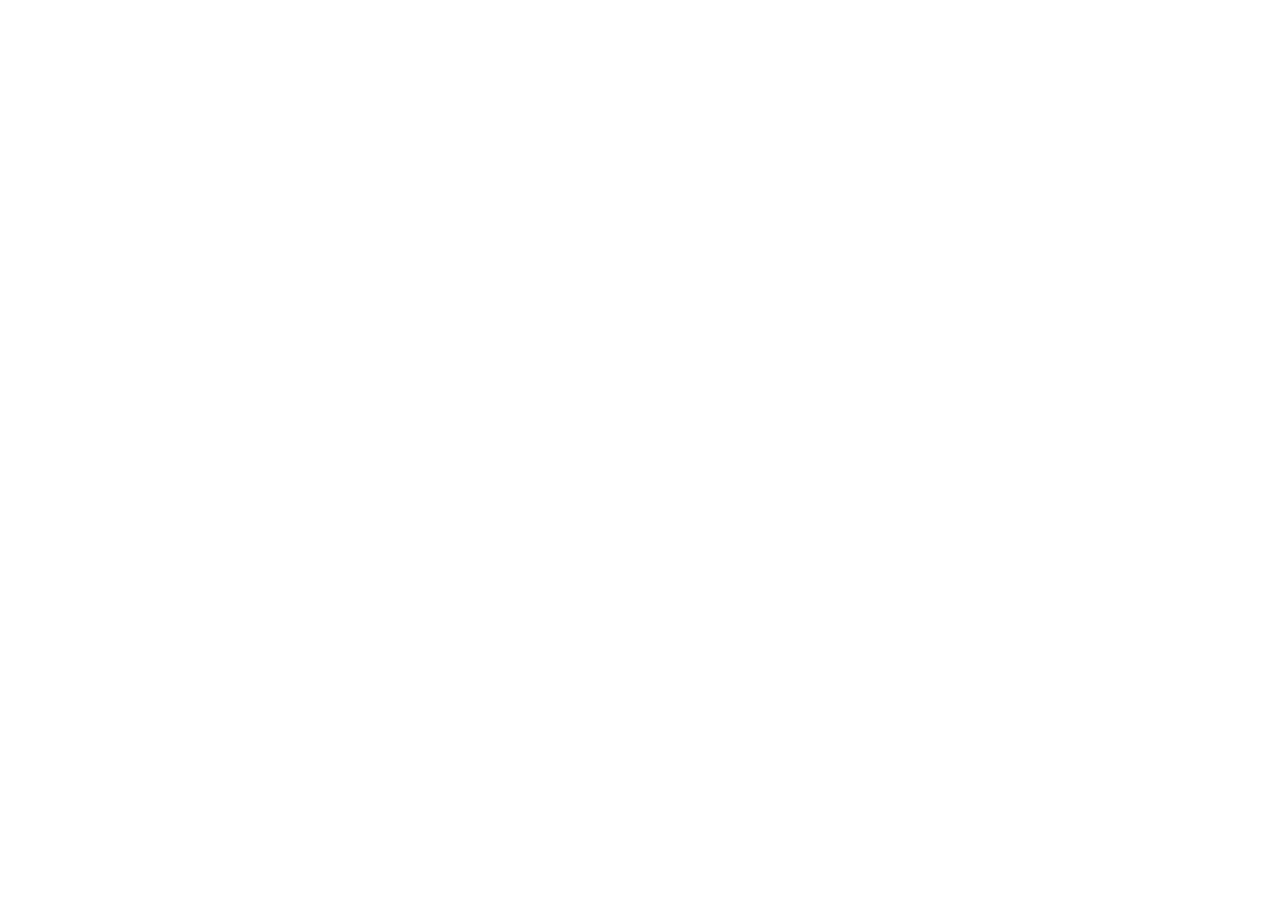
==== about.html @ bfdd7846 "Unify ScanScope navigation and production URL" ====
<!doctype html>
<html lang="en"><head><meta charset="utf-8"><meta name="viewport" content="width=device-width, initial-scale=1"><title>About Us | ScanScope Technologies</title><meta name="description" content="Learn about ScanScope Technologies, our inspection approach, project communication and commitment to clear, responsible reporting."><meta name="theme-color" content="#062d50"><link rel="canonical" href="https://scanscope.vercel.app/about.html"><link rel="icon" href="favicon.svg" type="image/svg+xml"><link rel="preconnect" href="https://fonts.googleapis.com"><link rel="preconnect" href="https://fonts.gstatic.com" crossorigin><link href="https://fonts.googleapis.com/css2?family=DM+Sans:wght@400;500;600;700;800&family=Manrope:wght@400;500;600;700;800&display=swap" rel="stylesheet"><style>
:root{--navy:#082b49;--blue:#0878bd;--cyan:#1da8e5;--ink:#17384f;--muted:#5a7182;--line:#dce7ef;--pale:#f4f8fb;--white:#fff;--shadow:0 18px 48px rgba(6,45,80,.09)}
*{box-sizing:border-box}html{scroll-behavior:smooth;scroll-padding-top:100px}body{margin:0;color:var(--ink);font:15px/1.7 "DM Sans",Arial,sans-serif;background:#fff}a{color:inherit;text-decoration:none}img{max-width:100%;display:block}.wrap{width:min(1160px,calc(100% - 44px));margin:auto}
header{position:sticky;top:0;z-index:30;background:rgba(255,255,255,.96);backdrop-filter:blur(14px);border-bottom:1px solid var(--line)}.nav{min-height:82px;display:flex;align-items:center;gap:20px}.brand{display:flex;align-items:center;gap:11px;flex-shrink:0}.logo{width:44px;height:44px;border-radius:11px;background:linear-gradient(145deg,#062d50,#0878bd,#1da8e5);color:#fff;display:grid;place-items:center;font-weight:900;font-size:21px}.brand-name{font:800 19px/1.15 Manrope,Arial,sans-serif;color:var(--navy);letter-spacing:-.5px}.brand-sub{font-size:9px;letter-spacing:2.6px;color:var(--blue);font-weight:800}.navlinks{display:flex;align-items:center;gap:20px;margin-left:auto}.navlinks a{font-size:12px;font-weight:800;color:#38576d}.navlinks a:hover,.navlinks a[aria-current=page]{color:var(--blue)}.nav-cta,.btn{display:inline-flex;align-items:center;justify-content:center;border:1px solid transparent;border-radius:7px;padding:12px 17px;background:var(--blue);color:#fff;font-weight:800;font-size:13px;transition:.2s}.nav-cta:hover,.btn:hover{background:var(--navy);transform:translateY(-1px)}.btn.ghost{background:transparent;border-color:#9db6c7;color:#fff}.btn.white{background:#fff;color:var(--navy)}.menu{display:none}
.hero{background:radial-gradient(circle at 90% 20%,rgba(29,168,229,.2),transparent 28%),linear-gradient(125deg,#061f37,#073e66 65%,#0878bd);color:#fff;padding:78px 0 74px;position:relative;overflow:hidden}.hero:after{content:"";position:absolute;width:520px;height:520px;border:1px solid #ffffff22;border-radius:50%;right:-180px;bottom:-310px;box-shadow:0 0 0 55px #ffffff08,0 0 0 110px #ffffff06}.hero-grid{display:grid;grid-template-columns:1.15fr .85fr;gap:52px;align-items:center;position:relative;z-index:1}.eyebrow{font-size:11px;font-weight:900;letter-spacing:2px;text-transform:uppercase;color:#70d8f0}.hero h1{font:800 clamp(38px,5vw,61px)/1.08 Manrope,Arial,sans-serif;letter-spacing:-2px;margin:14px 0 18px;max-width:740px}.hero p{font-size:16px;color:#d5e7f2;max-width:650px}.hero-actions{display:flex;gap:12px;flex-wrap:wrap;margin-top:27px}.hero-visual img{width:100%;height:335px;object-fit:cover;border-radius:13px;box-shadow:0 22px 60px #0004}.hero-visual{position:relative}.visual-note{position:absolute;bottom:18px;left:-18px;background:#fff;color:var(--navy);padding:15px 18px;border-radius:8px;box-shadow:var(--shadow);max-width:250px;font-size:12px}.visual-note strong{display:block;font:800 15px Manrope,Arial,sans-serif}
main section{padding:72px 0}.section-head{max-width:740px;margin-bottom:30px}.section-head.center{text-align:center;margin-left:auto;margin-right:auto}.section-head h2{font:800 clamp(28px,3.4vw,41px)/1.15 Manrope,Arial,sans-serif;color:var(--navy);letter-spacing:-1px;margin:8px 0 14px}.section-head p{color:var(--muted)}.eyebrow.dark{color:var(--blue)}.grid3{display:grid;grid-template-columns:repeat(3,1fr);gap:18px}.grid2{display:grid;grid-template-columns:repeat(2,1fr);gap:18px}.card{padding:25px;border:1px solid var(--line);border-radius:10px;background:#fff;box-shadow:0 6px 24px #062d5007}.card h3{font:800 18px/1.3 Manrope,Arial,sans-serif;color:var(--navy);margin:10px 0}.card p{font-size:14px;color:var(--muted);margin:0}.iconbox{width:44px;height:44px;border-radius:9px;background:#e8f6fc;color:var(--blue);display:grid;place-items:center;font-size:20px;font-weight:900}.band{background:var(--pale)}.split{display:grid;grid-template-columns:1fr 1fr;gap:45px;align-items:center}.split img{height:350px;width:100%;object-fit:cover;border-radius:12px}.list{padding:0;list-style:none}.list li{position:relative;padding:9px 0 9px 27px;border-bottom:1px solid var(--line);color:#425d70}.list li:before{content:"✓";position:absolute;left:0;color:var(--blue);font-weight:900}.steps{counter-reset:step}.step{position:relative;padding:25px 22px;border-top:3px solid var(--blue);background:#fff}.step:before{counter-increment:step;content:"0" counter(step);font:800 22px Manrope,Arial,sans-serif;color:#8dcde8}.step h3{font:800 17px Manrope,Arial,sans-serif;color:var(--navy);margin:10px 0}.cta{background:linear-gradient(120deg,#062d50,#0878bd);color:#fff;padding:48px;border-radius:14px;display:flex;align-items:center;justify-content:space-between;gap:24px}.cta h2{font:800 clamp(25px,3vw,36px)/1.15 Manrope,Arial,sans-serif;margin:0 0 8px}.cta p{color:#d4e7f3;margin:0}.page-hero{background:var(--pale);padding:46px 0;border-bottom:1px solid var(--line)}.breadcrumbs{font-size:12px;color:var(--muted);margin-bottom:13px}.breadcrumbs a{color:var(--blue);font-weight:800}.page-hero h1{font:800 clamp(34px,4vw,49px)/1.12 Manrope,Arial,sans-serif;color:var(--navy);letter-spacing:-1.3px;margin:0 0 12px}.page-hero p{max-width:760px;color:var(--muted);margin:0}.faq details{padding:18px 0;border-bottom:1px solid var(--line)}.faq summary{font-weight:800;color:var(--navy);cursor:pointer}.faq details p{color:var(--muted);margin:12px 0 0}.contact-grid{display:grid;grid-template-columns:.8fr 1.2fr;gap:25px;align-items:start}.contact-card{padding:28px;border-radius:11px;background:var(--pale);border:1px solid var(--line)}.contact-card h3{font:800 20px Manrope,Arial,sans-serif;color:var(--navy);margin:0 0 12px}.contact-item{padding:14px 0;border-bottom:1px solid var(--line)}.contact-item strong{display:block;color:var(--navy);font-size:13px}.contact-item span{color:var(--muted);font-size:14px}.contact-form{padding:28px;border:1px solid var(--line);border-radius:11px;box-shadow:var(--shadow)}.form-grid{display:grid;grid-template-columns:1fr 1fr;gap:16px}.field{display:flex;flex-direction:column;gap:6px;margin-bottom:16px}.field label{font-size:12px;font-weight:800;color:var(--navy)}.field input,.field select,.field textarea{font:inherit;padding:12px;border:1px solid #c9d8e2;border-radius:6px;background:#fff;width:100%;color:var(--ink)}.field textarea{min-height:135px;resize:vertical}.form-note{font-size:12px;color:var(--muted)}footer{background:#061f37;color:#d2e2ed;padding:42px 0 20px}.footgrid{display:grid;grid-template-columns:1.3fr 1fr 1fr;gap:35px}.foot-title{font:800 15px Manrope,Arial,sans-serif;color:#fff;margin-bottom:12px}.footlinks{display:grid;gap:8px;font-size:13px}.footlinks a:hover{color:#70d8f0}.footcopy{border-top:1px solid #ffffff24;margin-top:30px;padding-top:18px;color:#9bb5c8;font-size:11px;display:flex;justify-content:space-between;gap:12px}
@media(max-width:980px){.navlinks{gap:12px}.navlinks a{font-size:11px}.nav-cta{display:none}.hero-grid{gap:30px}.servicegrid,.grid3{grid-template-columns:repeat(2,1fr)}}
@media(max-width:760px){.wrap{width:min(100% - 32px,1160px)}.nav{min-height:72px}.menu{display:block;margin-left:auto;border:1px solid var(--line);background:#fff;border-radius:7px;padding:5px 10px;font-size:22px;color:var(--navy)}.navlinks{display:none;position:absolute;top:71px;left:0;right:0;padding:14px 22px 20px;background:#fff;border-bottom:1px solid var(--line);box-shadow:0 12px 20px #062d5010;align-items:stretch;gap:0}.navlinks.open{display:flex;flex-direction:column}.navlinks a{padding:12px 0;font-size:13px;border-bottom:1px solid var(--line)}.hero{padding:54px 0}.hero-grid,.split,.contact-grid{grid-template-columns:1fr}.hero-visual img{height:250px}.visual-note{left:10px;bottom:10px}.grid3,.grid2,.servicegrid,.trustgrid{grid-template-columns:1fr}.hero h1{letter-spacing:-1.2px}.main section,main section{padding:52px 0}.cta{padding:27px;align-items:flex-start;flex-direction:column}.footgrid{grid-template-columns:1fr 1fr}.footgrid>div:first-child{grid-column:1/-1}.footcopy{flex-direction:column}.form-grid{grid-template-columns:1fr}.page-hero{padding:35px 0}}
@media(prefers-reduced-motion:reduce){*{scroll-behavior:auto!important;transition:none!important;animation:none!important}}

/* ScanScope corporate consistency layer — keeps existing logos and homepage motion intact. */
:root{--scanscope-navy:#062d50;--scanscope-blue:#0878bd;--scanscope-cyan:#19a9d7;--scanscope-ink:#17384f;--scanscope-muted:#5a7182;--scanscope-line:#dce7ef}
html{scroll-padding-top:105px} body{color:var(--scanscope-ink)}
header{z-index:1000} header .nav,header .wrap.nav{position:relative}
.navlinks a[aria-current="page"],.nav-links a[aria-current="page"]{color:var(--scanscope-blue)!important;font-weight:800!important;position:relative}
.navlinks a[aria-current="page"]::after,.nav-links a[aria-current="page"]::after{content:"";position:absolute;left:0;right:0;bottom:3px;height:2px;border-radius:2px;background:var(--scanscope-cyan)}
a:focus-visible,button:focus-visible,input:focus-visible,select:focus-visible,textarea:focus-visible{outline:3px solid var(--scanscope-cyan)!important;outline-offset:3px!important}
main a:not(.btn):not(.button):not(.nav-cta),footer a{transition:color .18s ease}
@media(max-width:900px){.navlinks a[aria-current="page"]::after,.nav-links a[aria-current="page"]::after{display:none}.navlinks a[aria-current="page"],.nav-links a[aria-current="page"]{background:#edf7fc;border-radius:6px;padding-left:10px!important}}
</head><body>
<header><div class="wrap nav"><a class="brand" href="index.html" aria-label="ScanScope Technologies home"><span class="logo">S</span><span><span class="brand-name">ScanScope Technologies</span><br><span class="brand-sub">INSPECTION • INTEGRITY • CLARITY</span></span></a><button class="menu" aria-label="Toggle navigation" aria-expanded="false" onclick="const n=document.querySelector('.navlinks');const o=n.classList.toggle('open');this.setAttribute('aria-expanded',o)">☰</button><nav class="navlinks"><a href="index.html">Home</a><a href="about.html">About Us</a><a href="capabilities.html">Services</a><a href="industries.html">Industries</a><a href="projects.html">Projects</a><a href="equipment.html">Equipment</a><a href="quality.html">Quality & Safety</a><a href="resources.html">Resources</a><a href="faq.html">FAQs</a><a href="contact.html">Contact</a></nav><a class="nav-cta" href="contact.html">Request an Inspection ↗</a></div></header><main><section class="page-hero"><div class="wrap"><div class="breadcrumbs"><a href="index.html">Home</a> / About Us</div><div class="eyebrow dark">ABOUT SCAN SCOPE TECHNOLOGIES</div><h1>Inspection expertise. Clear communication. Practical decisions.</h1><p>We help clients plan inspection work around the asset, operating environment and information they need to make informed decisions.</p></div></section>
<section><div class="wrap split"><div><div class="eyebrow dark">Who we are</div><div class="section-head"><h2>Built around the needs of the asset and the people responsible for it.</h2><p>ScanScope Technologies supports non-destructive testing and inspection enquiries for industrial, infrastructure and construction-related assets. Our approach begins with understanding the component, its condition, the access available and the decision the inspection must support.</p></div><p style="color:var(--muted)">Rather than assuming one method suits every situation, we work with clients to clarify the inspection scope, project requirements, site conditions and reporting expectations before work is agreed.</p><a class="btn" style="margin-top:22px" href="contact.html">Discuss your project ↗</a></div><img src="https://images.unsplash.com/photo-1581092921461-eab62e97a780?auto=format&fit=crop&w=1100&q=85" alt="Industrial engineering and technical work" loading="lazy"></div></section>
<section class="band"><div class="wrap"><div class="section-head center"><div class="eyebrow dark">How we work</div><h2>Clear steps. No guesswork.</h2><p>Every enquiry is different. We use a structured process to establish what is needed before confirming scope and delivery.</p></div><div class="grid3"><article class="card"><div class="iconbox">01</div><h3>Understand the requirement</h3><p>Discuss the asset, inspection objective, location, access, operating conditions and timing.</p></article><article class="card"><div class="iconbox">02</div><h3>Agree the inspection scope</h3><p>Review suitable methods, applicable project requirements, limitations and deliverables before confirming the work.</p></article><article class="card"><div class="iconbox">03</div><h3>Communicate the findings</h3><p>Set clear expectations for reporting, findings, limitations and any follow-up actions within the agreed scope.</p></article></div></div></section>
<section><div class="wrap split"><img src="https://images.unsplash.com/photo-1581092160562-40aa08e78837?auto=format&fit=crop&w=1100&q=85" alt="Technical team reviewing engineering work" loading="lazy"><div><div class="eyebrow dark">Our principles</div><div class="section-head"><h2>Professional practice starts with being clear.</h2></div><ul class="list"><li>Scope and objectives agreed before work begins</li><li>Method selection considered against the asset and requirement</li><li>Safety, access and operating constraints discussed early</li><li>Transparent communication about limitations and deliverables</li><li>Project-specific standards and qualifications verified before commitment</li></ul></div></div></section>
<section class="band"><div class="wrap"><div class="cta"><div><h2>Have an inspection requirement?</h2><p>Share the asset type, location and objective. We'll help clarify the next step.</p></div><a class="btn white" href="contact.html">Contact ScanScope ↗</a></div></div></section></main><footer><div class="wrap"><div class="footgrid"><div><div class="foot-title">ScanScope Technologies</div><p style="font-size:13px;max-width:350px;color:#b8ccda">Non-destructive testing and inspection support to help clients understand asset condition, plan work and make informed decisions.</p><p style="font-size:13px;margin-top:14px">Kenya · Project locations confirmed during enquiry</p></div><div><div class="foot-title">Explore</div><div class="footlinks"><a href="index.html">Home</a><a href="about.html">About Us</a><a href="capabilities.html">Services</a><a href="industries.html">Industries</a><a href="projects.html">Projects</a><a href="equipment.html">Equipment</a><a href="quality.html">Quality &amp; Safety</a><a href="resources.html">Resources</a><a href="faq.html">FAQs</a><a href="contact.html">Contact</a></div></div><div><div class="foot-title">Contact</div><div class="footlinks"><a href="tel:+254721449727">+254 721 449 727</a><a href="https://wa.me/254721449727?text=Hello%20ScanScope%20Technologies%2C%20I%20would%20like%20to%20discuss%20an%20inspection.">WhatsApp our team</a><a href="contact.html">Request an inspection</a></div></div></div><div class="footcopy"><span>© 2026 ScanScope Technologies. All rights reserved.</span><span>Service scope, availability and applicable standards are confirmed for each project.</span></div></div></footer><script>document.querySelectorAll('a[href^="#"]').forEach(a=>a.addEventListener('click',()=>document.querySelector('.navlinks')?.classList.remove('open')));</script>
<script id="scanscope-navigation-accessibility">
(function(){var p=location.pathname.split('/').pop()||'index.html';if(p==='')p='index.html';document.querySelectorAll('.navlinks a,.nav-links a').forEach(function(a){var h=(a.getAttribute('href')||'').split('#')[0];if(!h)h='index.html';if(h===p){a.setAttribute('aria-current','page');}else{a.removeAttribute('aria-current');}});document.querySelectorAll('a[href^="#"]').forEach(function(a){var id=a.getAttribute('href');if(id&&id.length>1&&!document.getElementById(id.slice(1))){a.setAttribute('href','index.html'+id);}});})();
</script>
</body></html>
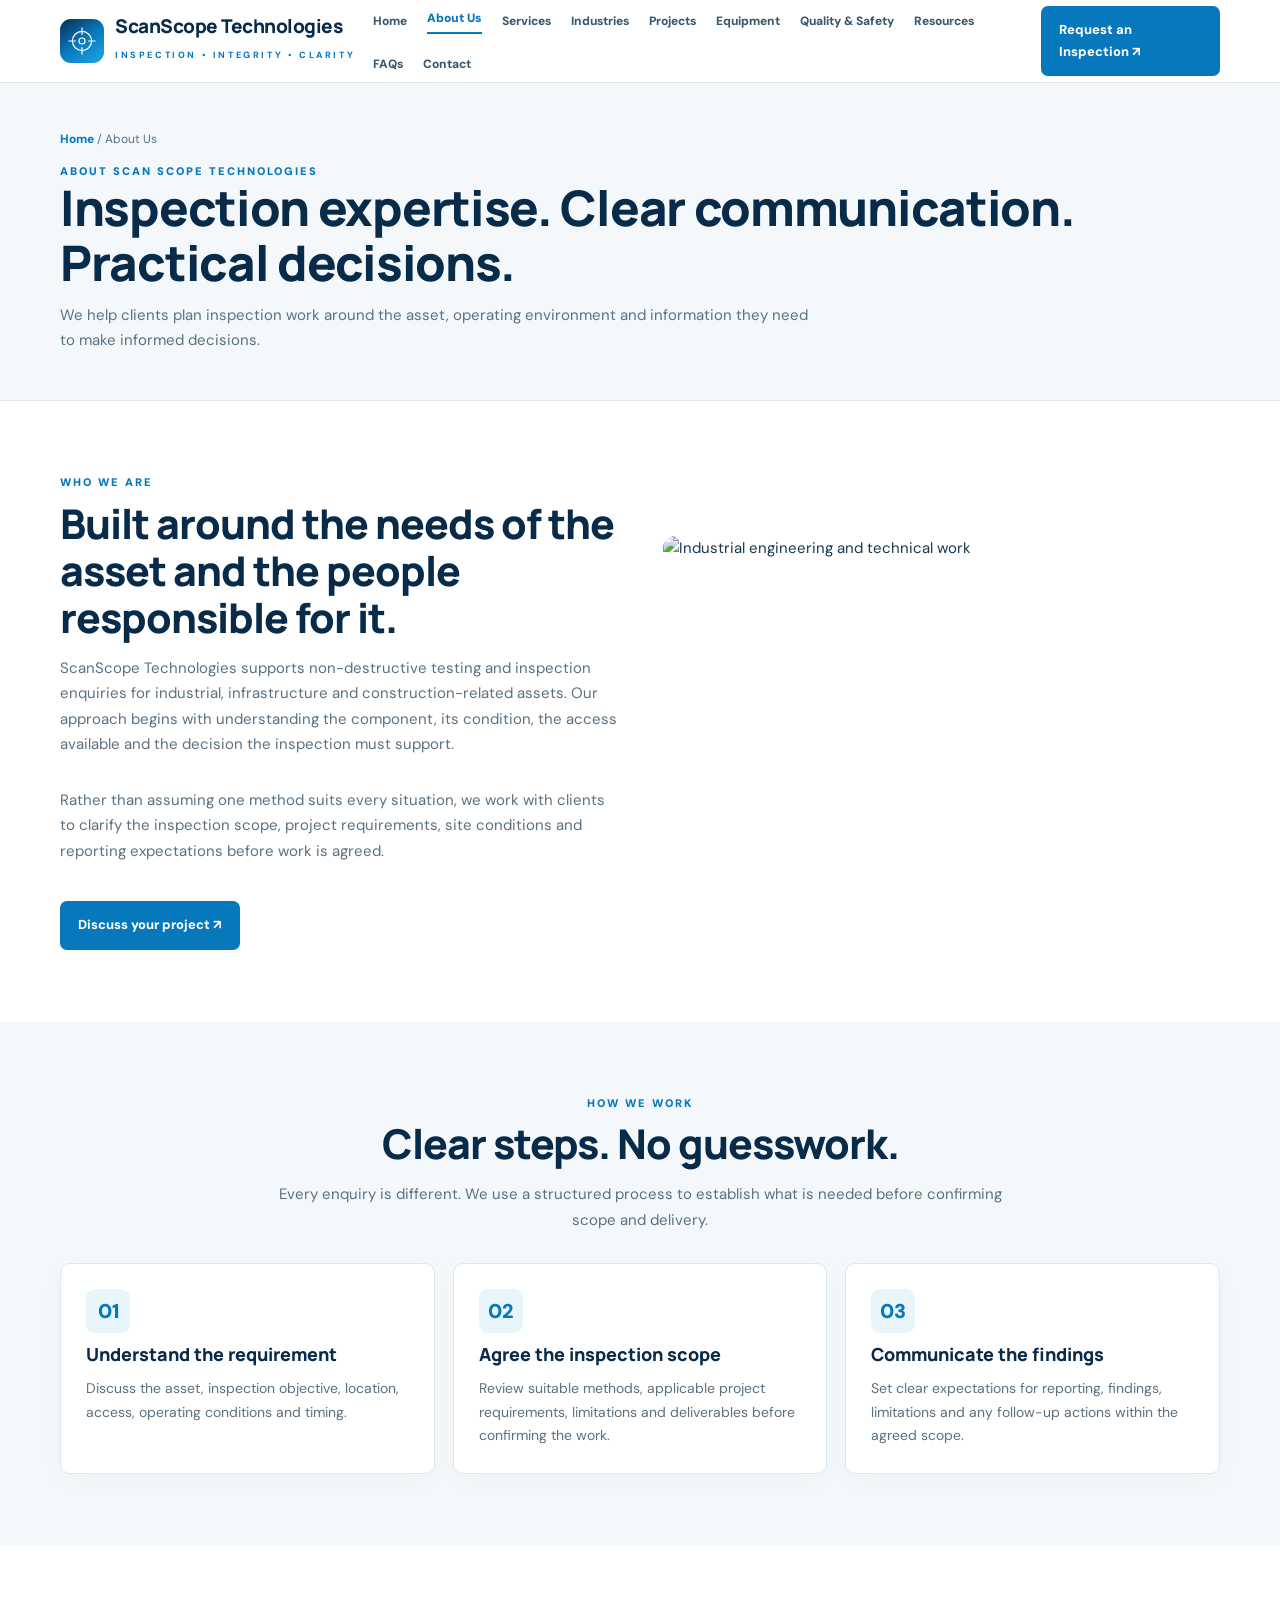
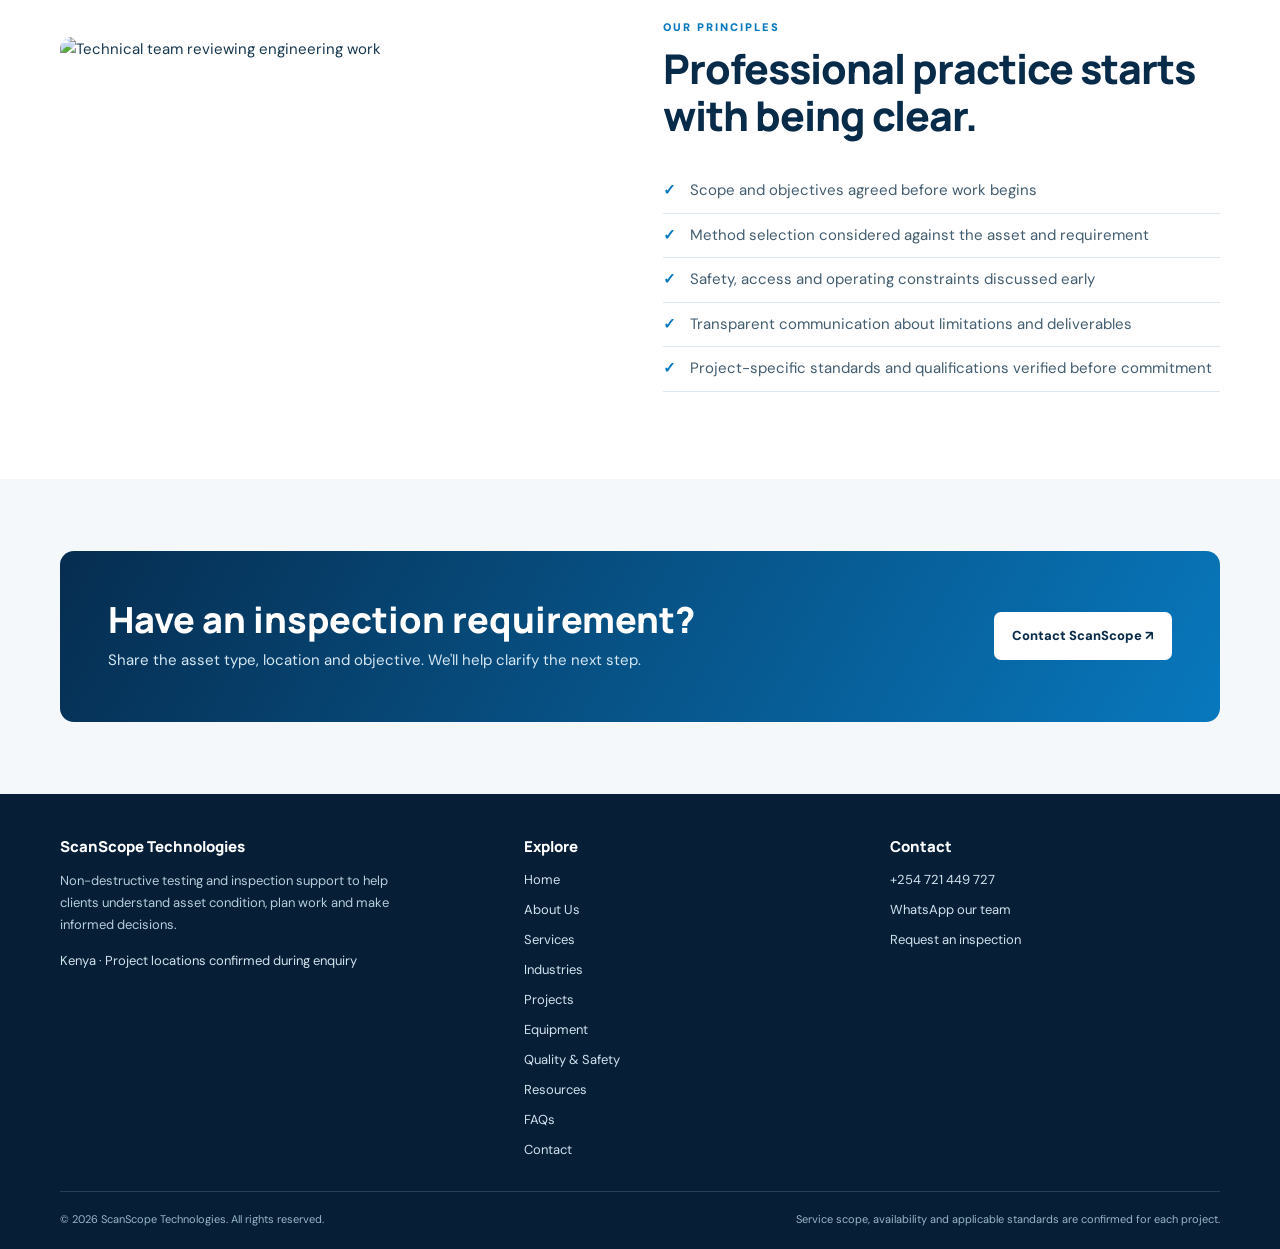
==== commit 8bdd843a: "Improve corporate navigation, brand consistency and SEO" ====
--- a/about.html
+++ b/about.html
@@ -1,5 +1,5 @@
 <!doctype html>
-<html lang="en"><head><meta charset="utf-8"><meta name="viewport" content="width=device-width, initial-scale=1"><title>About Us | ScanScope Technologies</title><meta name="description" content="Learn about ScanScope Technologies, our inspection approach, project communication and commitment to clear, responsible reporting."><meta name="theme-color" content="#062d50"><link rel="canonical" href="https://scanscope.vercel.app/about.html"><link rel="icon" href="favicon.svg" type="image/svg+xml"><link rel="preconnect" href="https://fonts.googleapis.com"><link rel="preconnect" href="https://fonts.gstatic.com" crossorigin><link href="https://fonts.googleapis.com/css2?family=DM+Sans:wght@400;500;600;700;800&family=Manrope:wght@400;500;600;700;800&display=swap" rel="stylesheet"><style>
+<html lang="en"><head><meta charset="utf-8"><meta name="viewport" content="width=device-width, initial-scale=1"><title>About Us | ScanScope Technologies</title><meta name="description" content="Learn about ScanScope Technologies, our inspection approach, project communication and commitment to clear, responsible reporting."><meta name="theme-color" content="#062d50"><link rel="canonical" href="https://scanscopetechnologies.vercel.app/about.html"><link rel="icon" href="favicon.svg" type="image/svg+xml"><link rel="preconnect" href="https://fonts.googleapis.com"><link rel="preconnect" href="https://fonts.gstatic.com" crossorigin><link href="https://fonts.googleapis.com/css2?family=DM+Sans:wght@400;500;600;700;800&family=Manrope:wght@400;500;600;700;800&display=swap" rel="stylesheet"><style>
 :root{--navy:#082b49;--blue:#0878bd;--cyan:#1da8e5;--ink:#17384f;--muted:#5a7182;--line:#dce7ef;--pale:#f4f8fb;--white:#fff;--shadow:0 18px 48px rgba(6,45,80,.09)}
 *{box-sizing:border-box}html{scroll-behavior:smooth;scroll-padding-top:100px}body{margin:0;color:var(--ink);font:15px/1.7 "DM Sans",Arial,sans-serif;background:#fff}a{color:inherit;text-decoration:none}img{max-width:100%;display:block}.wrap{width:min(1160px,calc(100% - 44px));margin:auto}
 header{position:sticky;top:0;z-index:30;background:rgba(255,255,255,.96);backdrop-filter:blur(14px);border-bottom:1px solid var(--line)}.nav{min-height:82px;display:flex;align-items:center;gap:20px}.brand{display:flex;align-items:center;gap:11px;flex-shrink:0}.logo{width:44px;height:44px;border-radius:11px;background:linear-gradient(145deg,#062d50,#0878bd,#1da8e5);color:#fff;display:grid;place-items:center;font-weight:900;font-size:21px}.brand-name{font:800 19px/1.15 Manrope,Arial,sans-serif;color:var(--navy);letter-spacing:-.5px}.brand-sub{font-size:9px;letter-spacing:2.6px;color:var(--blue);font-weight:800}.navlinks{display:flex;align-items:center;gap:20px;margin-left:auto}.navlinks a{font-size:12px;font-weight:800;color:#38576d}.navlinks a:hover,.navlinks a[aria-current=page]{color:var(--blue)}.nav-cta,.btn{display:inline-flex;align-items:center;justify-content:center;border:1px solid transparent;border-radius:7px;padding:12px 17px;background:var(--blue);color:#fff;font-weight:800;font-size:13px;transition:.2s}.nav-cta:hover,.btn:hover{background:var(--navy);transform:translateY(-1px)}.btn.ghost{background:transparent;border-color:#9db6c7;color:#fff}.btn.white{background:#fff;color:var(--navy)}.menu{display:none}
@@ -9,22 +9,54 @@
 @media(max-width:760px){.wrap{width:min(100% - 32px,1160px)}.nav{min-height:72px}.menu{display:block;margin-left:auto;border:1px solid var(--line);background:#fff;border-radius:7px;padding:5px 10px;font-size:22px;color:var(--navy)}.navlinks{display:none;position:absolute;top:71px;left:0;right:0;padding:14px 22px 20px;background:#fff;border-bottom:1px solid var(--line);box-shadow:0 12px 20px #062d5010;align-items:stretch;gap:0}.navlinks.open{display:flex;flex-direction:column}.navlinks a{padding:12px 0;font-size:13px;border-bottom:1px solid var(--line)}.hero{padding:54px 0}.hero-grid,.split,.contact-grid{grid-template-columns:1fr}.hero-visual img{height:250px}.visual-note{left:10px;bottom:10px}.grid3,.grid2,.servicegrid,.trustgrid{grid-template-columns:1fr}.hero h1{letter-spacing:-1.2px}.main section,main section{padding:52px 0}.cta{padding:27px;align-items:flex-start;flex-direction:column}.footgrid{grid-template-columns:1fr 1fr}.footgrid>div:first-child{grid-column:1/-1}.footcopy{flex-direction:column}.form-grid{grid-template-columns:1fr}.page-hero{padding:35px 0}}
 @media(prefers-reduced-motion:reduce){*{scroll-behavior:auto!important;transition:none!important;animation:none!important}}
 
-/* ScanScope corporate consistency layer — keeps existing logos and homepage motion intact. */
-:root{--scanscope-navy:#062d50;--scanscope-blue:#0878bd;--scanscope-cyan:#19a9d7;--scanscope-ink:#17384f;--scanscope-muted:#5a7182;--scanscope-line:#dce7ef}
-html{scroll-padding-top:105px} body{color:var(--scanscope-ink)}
-header{z-index:1000} header .nav,header .wrap.nav{position:relative}
-.navlinks a[aria-current="page"],.nav-links a[aria-current="page"]{color:var(--scanscope-blue)!important;font-weight:800!important;position:relative}
-.navlinks a[aria-current="page"]::after,.nav-links a[aria-current="page"]::after{content:"";position:absolute;left:0;right:0;bottom:3px;height:2px;border-radius:2px;background:var(--scanscope-cyan)}
-a:focus-visible,button:focus-visible,input:focus-visible,select:focus-visible,textarea:focus-visible{outline:3px solid var(--scanscope-cyan)!important;outline-offset:3px!important}
-main a:not(.btn):not(.button):not(.nav-cta),footer a{transition:color .18s ease}
-@media(max-width:900px){.navlinks a[aria-current="page"]::after,.nav-links a[aria-current="page"]::after{display:none}.navlinks a[aria-current="page"],.nav-links a[aria-current="page"]{background:#edf7fc;border-radius:6px;padding-left:10px!important}}
-</head><body>
-<header><div class="wrap nav"><a class="brand" href="index.html" aria-label="ScanScope Technologies home"><span class="logo">S</span><span><span class="brand-name">ScanScope Technologies</span><br><span class="brand-sub">INSPECTION • INTEGRITY • CLARITY</span></span></a><button class="menu" aria-label="Toggle navigation" aria-expanded="false" onclick="const n=document.querySelector('.navlinks');const o=n.classList.toggle('open');this.setAttribute('aria-expanded',o)">☰</button><nav class="navlinks"><a href="index.html">Home</a><a href="about.html">About Us</a><a href="capabilities.html">Services</a><a href="industries.html">Industries</a><a href="projects.html">Projects</a><a href="equipment.html">Equipment</a><a href="quality.html">Quality & Safety</a><a href="resources.html">Resources</a><a href="faq.html">FAQs</a><a href="contact.html">Contact</a></nav><a class="nav-cta" href="contact.html">Request an Inspection ↗</a></div></header><main><section class="page-hero"><div class="wrap"><div class="breadcrumbs"><a href="index.html">Home</a> / About Us</div><div class="eyebrow dark">ABOUT SCAN SCOPE TECHNOLOGIES</div><h1>Inspection expertise. Clear communication. Practical decisions.</h1><p>We help clients plan inspection work around the asset, operating environment and information they need to make informed decisions.</p></div></section>
+/* ScanScope corporate consistency layer — preserve each page's content and hero treatment. */
+.brand .logo{flex:0 0 44px;display:grid;place-items:center;overflow:hidden}
+.brand .logo svg{width:30px;height:30px;display:block}
+header .nav{gap:18px}
+header .navlinks,header .nav-links{flex-wrap:wrap}
+header .navlinks a[aria-current="page"],header .nav-links a[aria-current="page"]{color:var(--blue,#0878bd);font-weight:900}
+header .navlinks a[aria-current="page"]::after,header .nav-links a[aria-current="page"]::after{content:"";display:block;height:2px;background:currentColor;margin-top:4px}
+header .navlinks a,header .nav-links a{transition:color .18s ease}
+footer a:focus-visible,header a:focus-visible,button:focus-visible,.btn:focus-visible{outline:3px solid #1da8e5;outline-offset:3px}
+img{height:auto}
+@media(max-width:950px){
+ header .nav{position:relative}
+ header .navlinks.open,header .nav-links.open{display:flex;position:absolute;left:0;right:0;top:100%;z-index:100;background:#fff;border:1px solid var(--line,#dce7ef);box-shadow:0 18px 40px rgba(6,45,80,.14);padding:16px;border-radius:0 0 12px 12px;flex-direction:column;align-items:stretch;gap:0;max-height:75vh;overflow:auto}
+ header .navlinks.open a,header .nav-links.open a{padding:10px 8px;border-bottom:1px solid #edf2f6}
+ header .navlinks.open a:last-child,header .nav-links.open a:last-child{border-bottom:0}
+ header .menu{cursor:pointer}
+}
+@media(prefers-reduced-motion:reduce){html{scroll-behavior:auto}*,*::before,*::after{animation-duration:.01ms!important;animation-iteration-count:1!important;transition-duration:.01ms!important}}
+</style><meta property="og:type" content="website"><meta property="og:site_name" content="ScanScope Technologies"><meta property="og:title" content="About Us | ScanScope Technologies"><meta property="og:description" content="Learn about ScanScope Technologies, our inspection approach, project communication and commitment to clear, responsible reporting."><meta property="og:url" content="https://scanscopetechnologies.vercel.app/about.html"></head><body>
+<header><div class="wrap nav"><a class="brand" href="index.html" aria-label="ScanScope Technologies home"><span class="logo"><svg aria-hidden="true" viewBox="0 0 50 50" fill="none"><circle cx="25" cy="25" r="16" stroke="white" stroke-width="2"/><circle cx="25" cy="25" r="5" stroke="white" stroke-width="2"/><path d="M25 3V14M25 36V47M3 25H14M36 25H47" stroke="white" stroke-linecap="round" stroke-width="2"/></svg></span><span><span class="brand-name">ScanScope Technologies</span><br><span class="brand-sub">INSPECTION • INTEGRITY • CLARITY</span></span></a><button class="menu" aria-label="Toggle navigation" aria-expanded="false" onclick="const n=document.querySelector('.navlinks');const o=n.classList.toggle('open');this.setAttribute('aria-expanded',o)">☰</button><nav class="navlinks"><a href="index.html#top">Home</a><a href="about.html">About Us</a><a href="capabilities.html">Services</a><a href="industries.html">Industries</a><a href="projects.html">Projects</a><a href="equipment.html">Equipment</a><a href="quality.html">Quality & Safety</a><a href="resources.html">Resources</a><a href="faq.html">FAQs</a><a href="contact.html">Contact</a></nav><a class="nav-cta" href="contact.html">Request an Inspection ↗</a></div></header><main><section class="page-hero"><div class="wrap"><div class="breadcrumbs"><a href="index.html">Home</a> / About Us</div><div class="eyebrow dark">ABOUT SCAN SCOPE TECHNOLOGIES</div><h1>Inspection expertise. Clear communication. Practical decisions.</h1><p>We help clients plan inspection work around the asset, operating environment and information they need to make informed decisions.</p></div></section>
 <section><div class="wrap split"><div><div class="eyebrow dark">Who we are</div><div class="section-head"><h2>Built around the needs of the asset and the people responsible for it.</h2><p>ScanScope Technologies supports non-destructive testing and inspection enquiries for industrial, infrastructure and construction-related assets. Our approach begins with understanding the component, its condition, the access available and the decision the inspection must support.</p></div><p style="color:var(--muted)">Rather than assuming one method suits every situation, we work with clients to clarify the inspection scope, project requirements, site conditions and reporting expectations before work is agreed.</p><a class="btn" style="margin-top:22px" href="contact.html">Discuss your project ↗</a></div><img src="https://images.unsplash.com/photo-1581092921461-eab62e97a780?auto=format&fit=crop&w=1100&q=85" alt="Industrial engineering and technical work" loading="lazy"></div></section>
 <section class="band"><div class="wrap"><div class="section-head center"><div class="eyebrow dark">How we work</div><h2>Clear steps. No guesswork.</h2><p>Every enquiry is different. We use a structured process to establish what is needed before confirming scope and delivery.</p></div><div class="grid3"><article class="card"><div class="iconbox">01</div><h3>Understand the requirement</h3><p>Discuss the asset, inspection objective, location, access, operating conditions and timing.</p></article><article class="card"><div class="iconbox">02</div><h3>Agree the inspection scope</h3><p>Review suitable methods, applicable project requirements, limitations and deliverables before confirming the work.</p></article><article class="card"><div class="iconbox">03</div><h3>Communicate the findings</h3><p>Set clear expectations for reporting, findings, limitations and any follow-up actions within the agreed scope.</p></article></div></div></section>
 <section><div class="wrap split"><img src="https://images.unsplash.com/photo-1581092160562-40aa08e78837?auto=format&fit=crop&w=1100&q=85" alt="Technical team reviewing engineering work" loading="lazy"><div><div class="eyebrow dark">Our principles</div><div class="section-head"><h2>Professional practice starts with being clear.</h2></div><ul class="list"><li>Scope and objectives agreed before work begins</li><li>Method selection considered against the asset and requirement</li><li>Safety, access and operating constraints discussed early</li><li>Transparent communication about limitations and deliverables</li><li>Project-specific standards and qualifications verified before commitment</li></ul></div></div></section>
 <section class="band"><div class="wrap"><div class="cta"><div><h2>Have an inspection requirement?</h2><p>Share the asset type, location and objective. We'll help clarify the next step.</p></div><a class="btn white" href="contact.html">Contact ScanScope ↗</a></div></div></section></main><footer><div class="wrap"><div class="footgrid"><div><div class="foot-title">ScanScope Technologies</div><p style="font-size:13px;max-width:350px;color:#b8ccda">Non-destructive testing and inspection support to help clients understand asset condition, plan work and make informed decisions.</p><p style="font-size:13px;margin-top:14px">Kenya · Project locations confirmed during enquiry</p></div><div><div class="foot-title">Explore</div><div class="footlinks"><a href="index.html">Home</a><a href="about.html">About Us</a><a href="capabilities.html">Services</a><a href="industries.html">Industries</a><a href="projects.html">Projects</a><a href="equipment.html">Equipment</a><a href="quality.html">Quality &amp; Safety</a><a href="resources.html">Resources</a><a href="faq.html">FAQs</a><a href="contact.html">Contact</a></div></div><div><div class="foot-title">Contact</div><div class="footlinks"><a href="tel:+254721449727">+254 721 449 727</a><a href="https://wa.me/254721449727?text=Hello%20ScanScope%20Technologies%2C%20I%20would%20like%20to%20discuss%20an%20inspection.">WhatsApp our team</a><a href="contact.html">Request an inspection</a></div></div></div><div class="footcopy"><span>© 2026 ScanScope Technologies. All rights reserved.</span><span>Service scope, availability and applicable standards are confirmed for each project.</span></div></div></footer><script>document.querySelectorAll('a[href^="#"]').forEach(a=>a.addEventListener('click',()=>document.querySelector('.navlinks')?.classList.remove('open')));</script>
-<script id="scanscope-navigation-accessibility">
-(function(){var p=location.pathname.split('/').pop()||'index.html';if(p==='')p='index.html';document.querySelectorAll('.navlinks a,.nav-links a').forEach(function(a){var h=(a.getAttribute('href')||'').split('#')[0];if(!h)h='index.html';if(h===p){a.setAttribute('aria-current','page');}else{a.removeAttribute('aria-current');}});document.querySelectorAll('a[href^="#"]').forEach(function(a){var id=a.getAttribute('href');if(id&&id.length>1&&!document.getElementById(id.slice(1))){a.setAttribute('href','index.html'+id);}});})();
+<script>
+(function(){
+ const file=(location.pathname.split('/').pop()||'index.html').toLowerCase();
+ document.querySelectorAll('header nav a, footer nav a, footer .footlinks a, footer .footerlinks a').forEach(function(a){
+   const raw=(a.getAttribute('href')||'').split('#')[0].toLowerCase();
+   const target=raw||'index.html';
+   if(target===file && a.closest('header nav')) a.setAttribute('aria-current','page');
+   else if(a.closest('header nav')) a.removeAttribute('aria-current');
+ });
+ const menu=document.querySelector('header .menu');
+ const nav=document.querySelector('header .navlinks, header .nav-links');
+ if(menu&&nav){
+   menu.setAttribute('aria-controls',nav.id||'site-primary-navigation');
+   if(!nav.id) nav.id='site-primary-navigation';
+   menu.addEventListener('click',function(){
+     const open=nav.classList.contains('open');
+     nav.classList.toggle('open',!open);
+     menu.setAttribute('aria-expanded',String(!open));
+     menu.setAttribute('aria-label',open?'Open navigation':'Close navigation');
+     menu.textContent=open?'☰':'×';
+   });
+   nav.querySelectorAll('a').forEach(function(a){a.addEventListener('click',function(){nav.classList.remove('open');menu.setAttribute('aria-expanded','false');menu.setAttribute('aria-label','Open navigation');menu.textContent='☰';});});
+   document.addEventListener('keydown',function(e){if(e.key==='Escape'){nav.classList.remove('open');menu.setAttribute('aria-expanded','false');menu.textContent='☰';}});
+ }
+})();
 </script>
 </body></html>
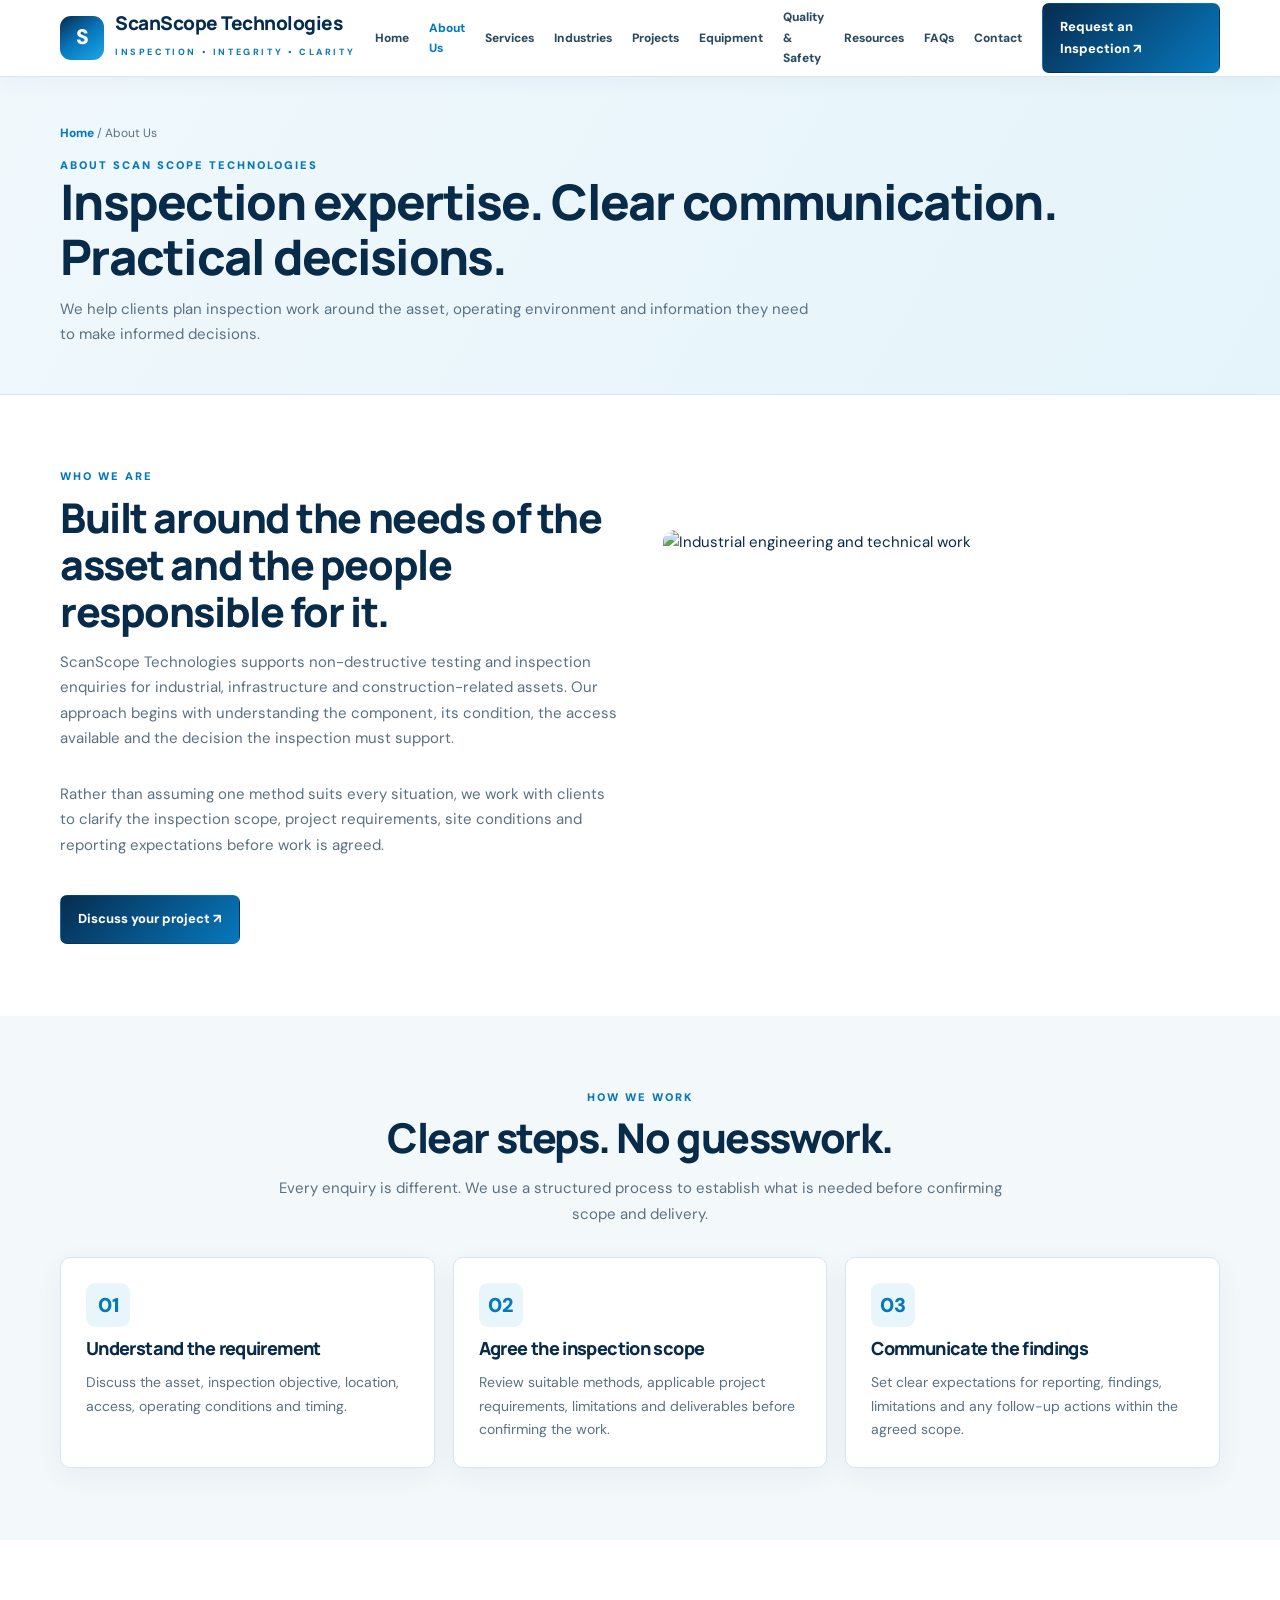
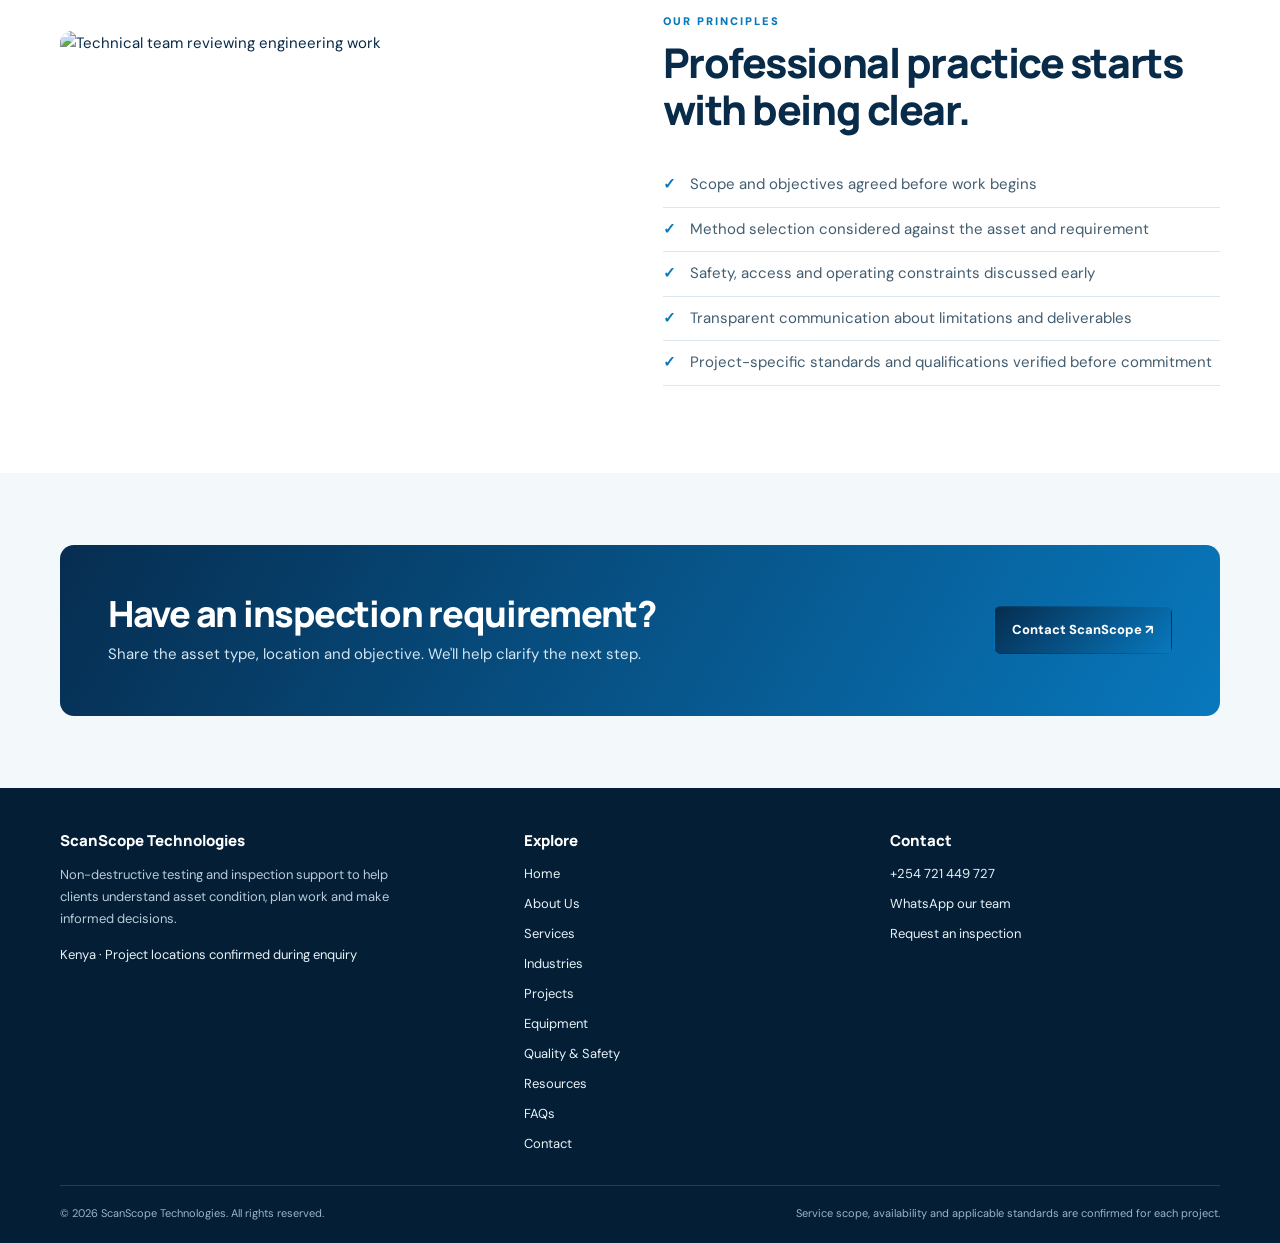
==== commit f9705eb0: "Unify ScanScope navigation, branding and canonical URLs" ====
--- a/about.html
+++ b/about.html
@@ -1,5 +1,5 @@
 <!doctype html>
-<html lang="en"><head><meta charset="utf-8"><meta name="viewport" content="width=device-width, initial-scale=1"><title>About Us | ScanScope Technologies</title><meta name="description" content="Learn about ScanScope Technologies, our inspection approach, project communication and commitment to clear, responsible reporting."><meta name="theme-color" content="#062d50"><link rel="canonical" href="https://scanscopetechnologies.vercel.app/about.html"><link rel="icon" href="favicon.svg" type="image/svg+xml"><link rel="preconnect" href="https://fonts.googleapis.com"><link rel="preconnect" href="https://fonts.gstatic.com" crossorigin><link href="https://fonts.googleapis.com/css2?family=DM+Sans:wght@400;500;600;700;800&family=Manrope:wght@400;500;600;700;800&display=swap" rel="stylesheet"><style>
+<html lang="en"><head><meta charset="utf-8"><meta name="viewport" content="width=device-width, initial-scale=1"><title>About Us | ScanScope Technologies</title><meta name="description" content="Learn about ScanScope Technologies, our inspection approach, project communication and commitment to clear, responsible reporting."><meta name="theme-color" content="#062d50"><link rel="canonical" href="https://scanscope.vercel.app/about.html"><link rel="icon" href="favicon.svg" type="image/svg+xml"><link rel="preconnect" href="https://fonts.googleapis.com"><link rel="preconnect" href="https://fonts.gstatic.com" crossorigin><link href="https://fonts.googleapis.com/css2?family=DM+Sans:wght@400;500;600;700;800&family=Manrope:wght@400;500;600;700;800&display=swap" rel="stylesheet"><style>
 :root{--navy:#082b49;--blue:#0878bd;--cyan:#1da8e5;--ink:#17384f;--muted:#5a7182;--line:#dce7ef;--pale:#f4f8fb;--white:#fff;--shadow:0 18px 48px rgba(6,45,80,.09)}
 *{box-sizing:border-box}html{scroll-behavior:smooth;scroll-padding-top:100px}body{margin:0;color:var(--ink);font:15px/1.7 "DM Sans",Arial,sans-serif;background:#fff}a{color:inherit;text-decoration:none}img{max-width:100%;display:block}.wrap{width:min(1160px,calc(100% - 44px));margin:auto}
 header{position:sticky;top:0;z-index:30;background:rgba(255,255,255,.96);backdrop-filter:blur(14px);border-bottom:1px solid var(--line)}.nav{min-height:82px;display:flex;align-items:center;gap:20px}.brand{display:flex;align-items:center;gap:11px;flex-shrink:0}.logo{width:44px;height:44px;border-radius:11px;background:linear-gradient(145deg,#062d50,#0878bd,#1da8e5);color:#fff;display:grid;place-items:center;font-weight:900;font-size:21px}.brand-name{font:800 19px/1.15 Manrope,Arial,sans-serif;color:var(--navy);letter-spacing:-.5px}.brand-sub{font-size:9px;letter-spacing:2.6px;color:var(--blue);font-weight:800}.navlinks{display:flex;align-items:center;gap:20px;margin-left:auto}.navlinks a{font-size:12px;font-weight:800;color:#38576d}.navlinks a:hover,.navlinks a[aria-current=page]{color:var(--blue)}.nav-cta,.btn{display:inline-flex;align-items:center;justify-content:center;border:1px solid transparent;border-radius:7px;padding:12px 17px;background:var(--blue);color:#fff;font-weight:800;font-size:13px;transition:.2s}.nav-cta:hover,.btn:hover{background:var(--navy);transform:translateY(-1px)}.btn.ghost{background:transparent;border-color:#9db6c7;color:#fff}.btn.white{background:#fff;color:var(--navy)}.menu{display:none}
@@ -8,55 +8,13 @@
 @media(max-width:980px){.navlinks{gap:12px}.navlinks a{font-size:11px}.nav-cta{display:none}.hero-grid{gap:30px}.servicegrid,.grid3{grid-template-columns:repeat(2,1fr)}}
 @media(max-width:760px){.wrap{width:min(100% - 32px,1160px)}.nav{min-height:72px}.menu{display:block;margin-left:auto;border:1px solid var(--line);background:#fff;border-radius:7px;padding:5px 10px;font-size:22px;color:var(--navy)}.navlinks{display:none;position:absolute;top:71px;left:0;right:0;padding:14px 22px 20px;background:#fff;border-bottom:1px solid var(--line);box-shadow:0 12px 20px #062d5010;align-items:stretch;gap:0}.navlinks.open{display:flex;flex-direction:column}.navlinks a{padding:12px 0;font-size:13px;border-bottom:1px solid var(--line)}.hero{padding:54px 0}.hero-grid,.split,.contact-grid{grid-template-columns:1fr}.hero-visual img{height:250px}.visual-note{left:10px;bottom:10px}.grid3,.grid2,.servicegrid,.trustgrid{grid-template-columns:1fr}.hero h1{letter-spacing:-1.2px}.main section,main section{padding:52px 0}.cta{padding:27px;align-items:flex-start;flex-direction:column}.footgrid{grid-template-columns:1fr 1fr}.footgrid>div:first-child{grid-column:1/-1}.footcopy{flex-direction:column}.form-grid{grid-template-columns:1fr}.page-hero{padding:35px 0}}
 @media(prefers-reduced-motion:reduce){*{scroll-behavior:auto!important;transition:none!important;animation:none!important}}
-
-/* ScanScope corporate consistency layer — preserve each page's content and hero treatment. */
-.brand .logo{flex:0 0 44px;display:grid;place-items:center;overflow:hidden}
-.brand .logo svg{width:30px;height:30px;display:block}
-header .nav{gap:18px}
-header .navlinks,header .nav-links{flex-wrap:wrap}
-header .navlinks a[aria-current="page"],header .nav-links a[aria-current="page"]{color:var(--blue,#0878bd);font-weight:900}
-header .navlinks a[aria-current="page"]::after,header .nav-links a[aria-current="page"]::after{content:"";display:block;height:2px;background:currentColor;margin-top:4px}
-header .navlinks a,header .nav-links a{transition:color .18s ease}
-footer a:focus-visible,header a:focus-visible,button:focus-visible,.btn:focus-visible{outline:3px solid #1da8e5;outline-offset:3px}
-img{height:auto}
-@media(max-width:950px){
- header .nav{position:relative}
- header .navlinks.open,header .nav-links.open{display:flex;position:absolute;left:0;right:0;top:100%;z-index:100;background:#fff;border:1px solid var(--line,#dce7ef);box-shadow:0 18px 40px rgba(6,45,80,.14);padding:16px;border-radius:0 0 12px 12px;flex-direction:column;align-items:stretch;gap:0;max-height:75vh;overflow:auto}
- header .navlinks.open a,header .nav-links.open a{padding:10px 8px;border-bottom:1px solid #edf2f6}
- header .navlinks.open a:last-child,header .nav-links.open a:last-child{border-bottom:0}
- header .menu{cursor:pointer}
-}
-@media(prefers-reduced-motion:reduce){html{scroll-behavior:auto}*,*::before,*::after{animation-duration:.01ms!important;animation-iteration-count:1!important;transition-duration:.01ms!important}}
-</style><meta property="og:type" content="website"><meta property="og:site_name" content="ScanScope Technologies"><meta property="og:title" content="About Us | ScanScope Technologies"><meta property="og:description" content="Learn about ScanScope Technologies, our inspection approach, project communication and commitment to clear, responsible reporting."><meta property="og:url" content="https://scanscopetechnologies.vercel.app/about.html"></head><body>
-<header><div class="wrap nav"><a class="brand" href="index.html" aria-label="ScanScope Technologies home"><span class="logo"><svg aria-hidden="true" viewBox="0 0 50 50" fill="none"><circle cx="25" cy="25" r="16" stroke="white" stroke-width="2"/><circle cx="25" cy="25" r="5" stroke="white" stroke-width="2"/><path d="M25 3V14M25 36V47M3 25H14M36 25H47" stroke="white" stroke-linecap="round" stroke-width="2"/></svg></span><span><span class="brand-name">ScanScope Technologies</span><br><span class="brand-sub">INSPECTION • INTEGRITY • CLARITY</span></span></a><button class="menu" aria-label="Toggle navigation" aria-expanded="false" onclick="const n=document.querySelector('.navlinks');const o=n.classList.toggle('open');this.setAttribute('aria-expanded',o)">☰</button><nav class="navlinks"><a href="index.html#top">Home</a><a href="about.html">About Us</a><a href="capabilities.html">Services</a><a href="industries.html">Industries</a><a href="projects.html">Projects</a><a href="equipment.html">Equipment</a><a href="quality.html">Quality & Safety</a><a href="resources.html">Resources</a><a href="faq.html">FAQs</a><a href="contact.html">Contact</a></nav><a class="nav-cta" href="contact.html">Request an Inspection ↗</a></div></header><main><section class="page-hero"><div class="wrap"><div class="breadcrumbs"><a href="index.html">Home</a> / About Us</div><div class="eyebrow dark">ABOUT SCAN SCOPE TECHNOLOGIES</div><h1>Inspection expertise. Clear communication. Practical decisions.</h1><p>We help clients plan inspection work around the asset, operating environment and information they need to make informed decisions.</p></div></section>
+</style>
+<link rel="stylesheet" href="corporate.css">
+<script>if((location.pathname.split('/').pop()||'index.html').toLowerCase()==='index.html')document.documentElement.classList.add('scanscope-home-page');</script>
+<script src="site-navigation.js" defer></script>
+</head><body>
+<header><div class="wrap nav"><a class="brand" href="index.html" aria-label="ScanScope Technologies home"><span class="logo">S</span><span><span class="brand-name">ScanScope Technologies</span><br><span class="brand-sub">INSPECTION • INTEGRITY • CLARITY</span></span></a><button class="menu" aria-label="Toggle navigation" aria-expanded="false" onclick="const n=document.querySelector('.navlinks');const o=n.classList.toggle('open');this.setAttribute('aria-expanded',o)">☰</button><nav class="navlinks"><a href="index.html#top">Home</a><a href="about.html">About Us</a><a href="capabilities.html">Services</a><a href="industries.html">Industries</a><a href="projects.html">Projects</a><a href="equipment.html">Equipment</a><a href="quality.html">Quality & Safety</a><a href="resources.html">Resources</a><a href="faq.html">FAQs</a><a href="contact.html">Contact</a></nav><a class="nav-cta" href="contact.html">Request an Inspection ↗</a></div></header><main><section class="page-hero"><div class="wrap"><div class="breadcrumbs"><a href="index.html">Home</a> / About Us</div><div class="eyebrow dark">ABOUT SCAN SCOPE TECHNOLOGIES</div><h1>Inspection expertise. Clear communication. Practical decisions.</h1><p>We help clients plan inspection work around the asset, operating environment and information they need to make informed decisions.</p></div></section>
 <section><div class="wrap split"><div><div class="eyebrow dark">Who we are</div><div class="section-head"><h2>Built around the needs of the asset and the people responsible for it.</h2><p>ScanScope Technologies supports non-destructive testing and inspection enquiries for industrial, infrastructure and construction-related assets. Our approach begins with understanding the component, its condition, the access available and the decision the inspection must support.</p></div><p style="color:var(--muted)">Rather than assuming one method suits every situation, we work with clients to clarify the inspection scope, project requirements, site conditions and reporting expectations before work is agreed.</p><a class="btn" style="margin-top:22px" href="contact.html">Discuss your project ↗</a></div><img src="https://images.unsplash.com/photo-1581092921461-eab62e97a780?auto=format&fit=crop&w=1100&q=85" alt="Industrial engineering and technical work" loading="lazy"></div></section>
 <section class="band"><div class="wrap"><div class="section-head center"><div class="eyebrow dark">How we work</div><h2>Clear steps. No guesswork.</h2><p>Every enquiry is different. We use a structured process to establish what is needed before confirming scope and delivery.</p></div><div class="grid3"><article class="card"><div class="iconbox">01</div><h3>Understand the requirement</h3><p>Discuss the asset, inspection objective, location, access, operating conditions and timing.</p></article><article class="card"><div class="iconbox">02</div><h3>Agree the inspection scope</h3><p>Review suitable methods, applicable project requirements, limitations and deliverables before confirming the work.</p></article><article class="card"><div class="iconbox">03</div><h3>Communicate the findings</h3><p>Set clear expectations for reporting, findings, limitations and any follow-up actions within the agreed scope.</p></article></div></div></section>
 <section><div class="wrap split"><img src="https://images.unsplash.com/photo-1581092160562-40aa08e78837?auto=format&fit=crop&w=1100&q=85" alt="Technical team reviewing engineering work" loading="lazy"><div><div class="eyebrow dark">Our principles</div><div class="section-head"><h2>Professional practice starts with being clear.</h2></div><ul class="list"><li>Scope and objectives agreed before work begins</li><li>Method selection considered against the asset and requirement</li><li>Safety, access and operating constraints discussed early</li><li>Transparent communication about limitations and deliverables</li><li>Project-specific standards and qualifications verified before commitment</li></ul></div></div></section>
-<section class="band"><div class="wrap"><div class="cta"><div><h2>Have an inspection requirement?</h2><p>Share the asset type, location and objective. We'll help clarify the next step.</p></div><a class="btn white" href="contact.html">Contact ScanScope ↗</a></div></div></section></main><footer><div class="wrap"><div class="footgrid"><div><div class="foot-title">ScanScope Technologies</div><p style="font-size:13px;max-width:350px;color:#b8ccda">Non-destructive testing and inspection support to help clients understand asset condition, plan work and make informed decisions.</p><p style="font-size:13px;margin-top:14px">Kenya · Project locations confirmed during enquiry</p></div><div><div class="foot-title">Explore</div><div class="footlinks"><a href="index.html">Home</a><a href="about.html">About Us</a><a href="capabilities.html">Services</a><a href="industries.html">Industries</a><a href="projects.html">Projects</a><a href="equipment.html">Equipment</a><a href="quality.html">Quality &amp; Safety</a><a href="resources.html">Resources</a><a href="faq.html">FAQs</a><a href="contact.html">Contact</a></div></div><div><div class="foot-title">Contact</div><div class="footlinks"><a href="tel:+254721449727">+254 721 449 727</a><a href="https://wa.me/254721449727?text=Hello%20ScanScope%20Technologies%2C%20I%20would%20like%20to%20discuss%20an%20inspection.">WhatsApp our team</a><a href="contact.html">Request an inspection</a></div></div></div><div class="footcopy"><span>© 2026 ScanScope Technologies. All rights reserved.</span><span>Service scope, availability and applicable standards are confirmed for each project.</span></div></div></footer><script>document.querySelectorAll('a[href^="#"]').forEach(a=>a.addEventListener('click',()=>document.querySelector('.navlinks')?.classList.remove('open')));</script>
-<script>
-(function(){
- const file=(location.pathname.split('/').pop()||'index.html').toLowerCase();
- document.querySelectorAll('header nav a, footer nav a, footer .footlinks a, footer .footerlinks a').forEach(function(a){
-   const raw=(a.getAttribute('href')||'').split('#')[0].toLowerCase();
-   const target=raw||'index.html';
-   if(target===file && a.closest('header nav')) a.setAttribute('aria-current','page');
-   else if(a.closest('header nav')) a.removeAttribute('aria-current');
- });
- const menu=document.querySelector('header .menu');
- const nav=document.querySelector('header .navlinks, header .nav-links');
- if(menu&&nav){
-   menu.setAttribute('aria-controls',nav.id||'site-primary-navigation');
-   if(!nav.id) nav.id='site-primary-navigation';
-   menu.addEventListener('click',function(){
-     const open=nav.classList.contains('open');
-     nav.classList.toggle('open',!open);
-     menu.setAttribute('aria-expanded',String(!open));
-     menu.setAttribute('aria-label',open?'Open navigation':'Close navigation');
-     menu.textContent=open?'☰':'×';
-   });
-   nav.querySelectorAll('a').forEach(function(a){a.addEventListener('click',function(){nav.classList.remove('open');menu.setAttribute('aria-expanded','false');menu.setAttribute('aria-label','Open navigation');menu.textContent='☰';});});
-   document.addEventListener('keydown',function(e){if(e.key==='Escape'){nav.classList.remove('open');menu.setAttribute('aria-expanded','false');menu.textContent='☰';}});
- }
-})();
-</script>
-</body></html>+<section class="band"><div class="wrap"><div class="cta"><div><h2>Have an inspection requirement?</h2><p>Share the asset type, location and objective. We'll help clarify the next step.</p></div><a class="btn white" href="contact.html">Contact ScanScope ↗</a></div></div></section></main><footer><div class="wrap"><div class="footgrid"><div><div class="foot-title">ScanScope Technologies</div><p style="font-size:13px;max-width:350px;color:#b8ccda">Non-destructive testing and inspection support to help clients understand asset condition, plan work and make informed decisions.</p><p style="font-size:13px;margin-top:14px">Kenya · Project locations confirmed during enquiry</p></div><div><div class="foot-title">Explore</div><div class="footlinks"><a href="index.html">Home</a><a href="about.html">About Us</a><a href="capabilities.html">Services</a><a href="industries.html">Industries</a><a href="projects.html">Projects</a><a href="equipment.html">Equipment</a><a href="quality.html">Quality &amp; Safety</a><a href="resources.html">Resources</a><a href="faq.html">FAQs</a><a href="contact.html">Contact</a></div></div><div><div class="foot-title">Contact</div><div class="footlinks"><a href="tel:+254721449727">+254 721 449 727</a><a href="https://wa.me/254721449727?text=Hello%20ScanScope%20Technologies%2C%20I%20would%20like%20to%20discuss%20an%20inspection.">WhatsApp our team</a><a href="contact.html">Request an inspection</a></div></div></div><div class="footcopy"><span>© 2026 ScanScope Technologies. All rights reserved.</span><span>Service scope, availability and applicable standards are confirmed for each project.</span></div></div></footer><script>document.querySelectorAll('a[href^="#"]').forEach(a=>a.addEventListener('click',()=>document.querySelector('.navlinks')?.classList.remove('open')));</script></body></html>
--- a/corporate.css
+++ b/corporate.css
@@ -0,0 +1,21 @@
+/* ScanScope shared corporate system — homepage hero/logo animation intentionally untouched */
+:root{--ss-navy:#062D50;--ss-blue:#0878BD;--ss-sky:#1DA8E5;--ss-teal:#10B6B0;--ss-ink:#082B4A;--ss-muted:#49677d;--ss-line:#d5e7ef;--ss-pale:#eff8fc}
+body:not(.scanscope-home){font-family:Inter,"DM Sans",Arial,sans-serif!important;color:var(--ss-ink)!important;background:#fff!important;line-height:1.7}
+body:not(.scanscope-home) h1,body:not(.scanscope-home) h2,body:not(.scanscope-home) h3,body:not(.scanscope-home) h4{font-family:Inter,Manrope,Arial,sans-serif!important;letter-spacing:-.035em}
+body:not(.scanscope-home) header{background:rgba(255,255,255,.96)!important;border-bottom:1px solid var(--ss-line)!important;box-shadow:0 4px 22px rgba(6,45,80,.045)}
+body:not(.scanscope-home) .nav{min-height:76px}
+body:not(.scanscope-home) .brand-name{color:var(--ss-navy)!important}
+body:not(.scanscope-home) .brand-sub{color:var(--ss-blue)!important}
+body:not(.scanscope-home) .navlinks a,body:not(.scanscope-home) .nav-links a{font-size:12px!important;color:#294a61!important}
+body:not(.scanscope-home) .navlinks a[aria-current=page],body:not(.scanscope-home) .nav-links a[aria-current=page]{color:var(--ss-blue)!important}
+body:not(.scanscope-home) .nav-cta,body:not(.scanscope-home) .phone-btn,body:not(.scanscope-home) .btn{border-radius:7px!important;background:linear-gradient(135deg,var(--ss-navy),var(--ss-blue))!important;color:#fff!important}
+body:not(.scanscope-home) .page-hero{background:linear-gradient(120deg,#f0f8fc,#e4f4fa)!important;border-bottom:1px solid var(--ss-line)}
+body:not(.scanscope-home) .hero{background:linear-gradient(125deg,#062d50,#073e66 65%,#0878bd)!important}
+body:not(.scanscope-home) .eyebrow,body:not(.scanscope-home) .eyebrow.dark{color:var(--ss-blue)}
+body:not(.scanscope-home) .card,body:not(.scanscope-home) .contact-form{border-color:var(--ss-line);box-shadow:0 8px 28px rgba(6,45,80,.055)}
+body:not(.scanscope-home) .band{background:#f3f8fb!important}
+body:not(.scanscope-home) footer{background:#041e35!important;color:#e8f3f8!important}
+body:not(.scanscope-home) footer a{color:inherit}
+body:not(.scanscope-home) a:focus-visible,body:not(.scanscope-home) button:focus-visible,body:not(.scanscope-home) summary:focus-visible{outline:3px solid #10b6b0;outline-offset:3px}
+@media(max-width:900px){body:not(.scanscope-home) .nav{gap:12px}body:not(.scanscope-home) .navlinks,body:not(.scanscope-home) .nav-links{gap:10px;flex-wrap:wrap}body:not(.scanscope-home) .nav-cta{display:none}}
+@media(max-width:700px){body:not(.scanscope-home) .wrap{width:min(100% - 32px,1160px)}body:not(.scanscope-home) .nav{min-height:68px;flex-wrap:wrap}body:not(.scanscope-home) .navlinks,body:not(.scanscope-home) .nav-links{width:100%;margin:0;padding:0 0 14px;justify-content:flex-start;gap:12px 16px;overflow-x:auto}body:not(.scanscope-home) .hero{padding:48px 0}body:not(.scanscope-home) .hero-grid,body:not(.scanscope-home) .split,body:not(.scanscope-home) .contact-grid{grid-template-columns:1fr;gap:26px}body:not(.scanscope-home) main section{padding:48px 0}body:not(.scanscope-home) .grid3{grid-template-columns:1fr}body:not(.scanscope-home) .grid2{grid-template-columns:1fr}body:not(.scanscope-home) .cta{padding:28px;display:block}body:not(.scanscope-home) .cta .btn{margin-top:18px}body:not(.scanscope-home) .form-grid{grid-template-columns:1fr}}
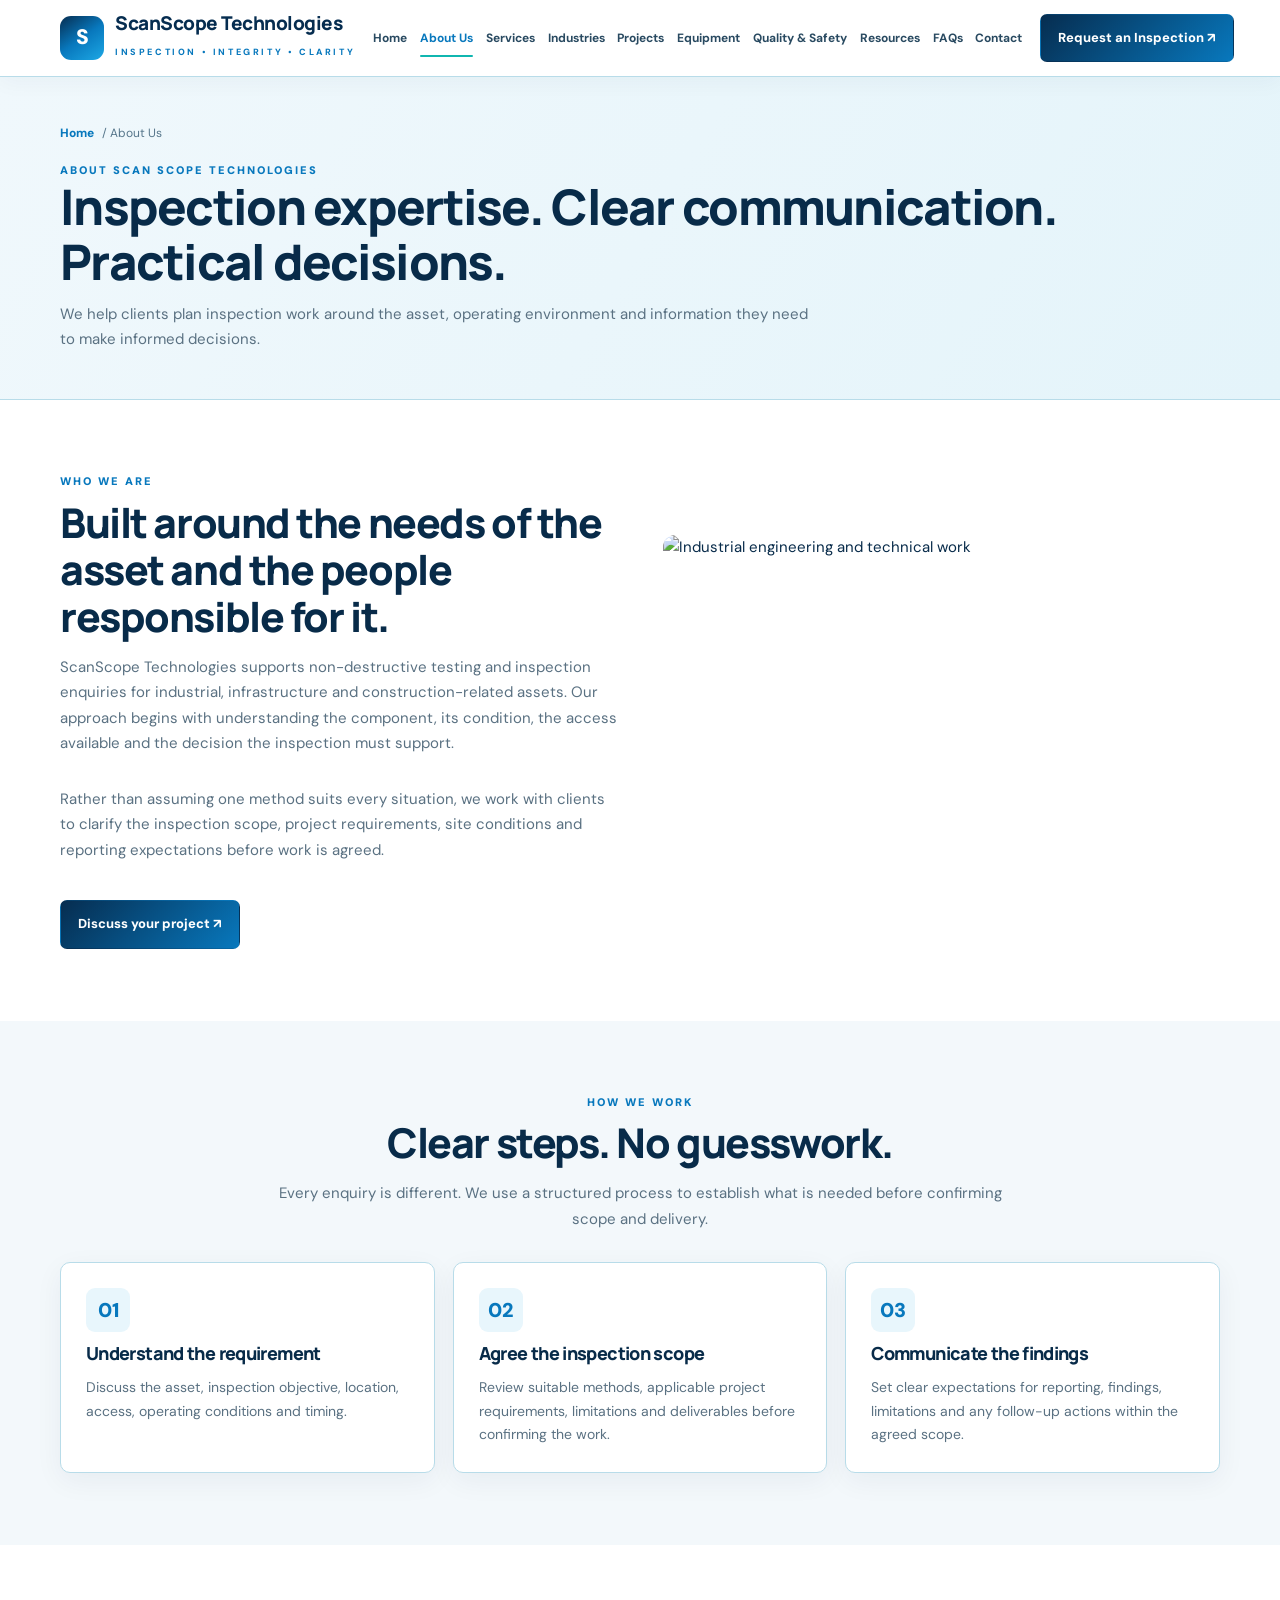
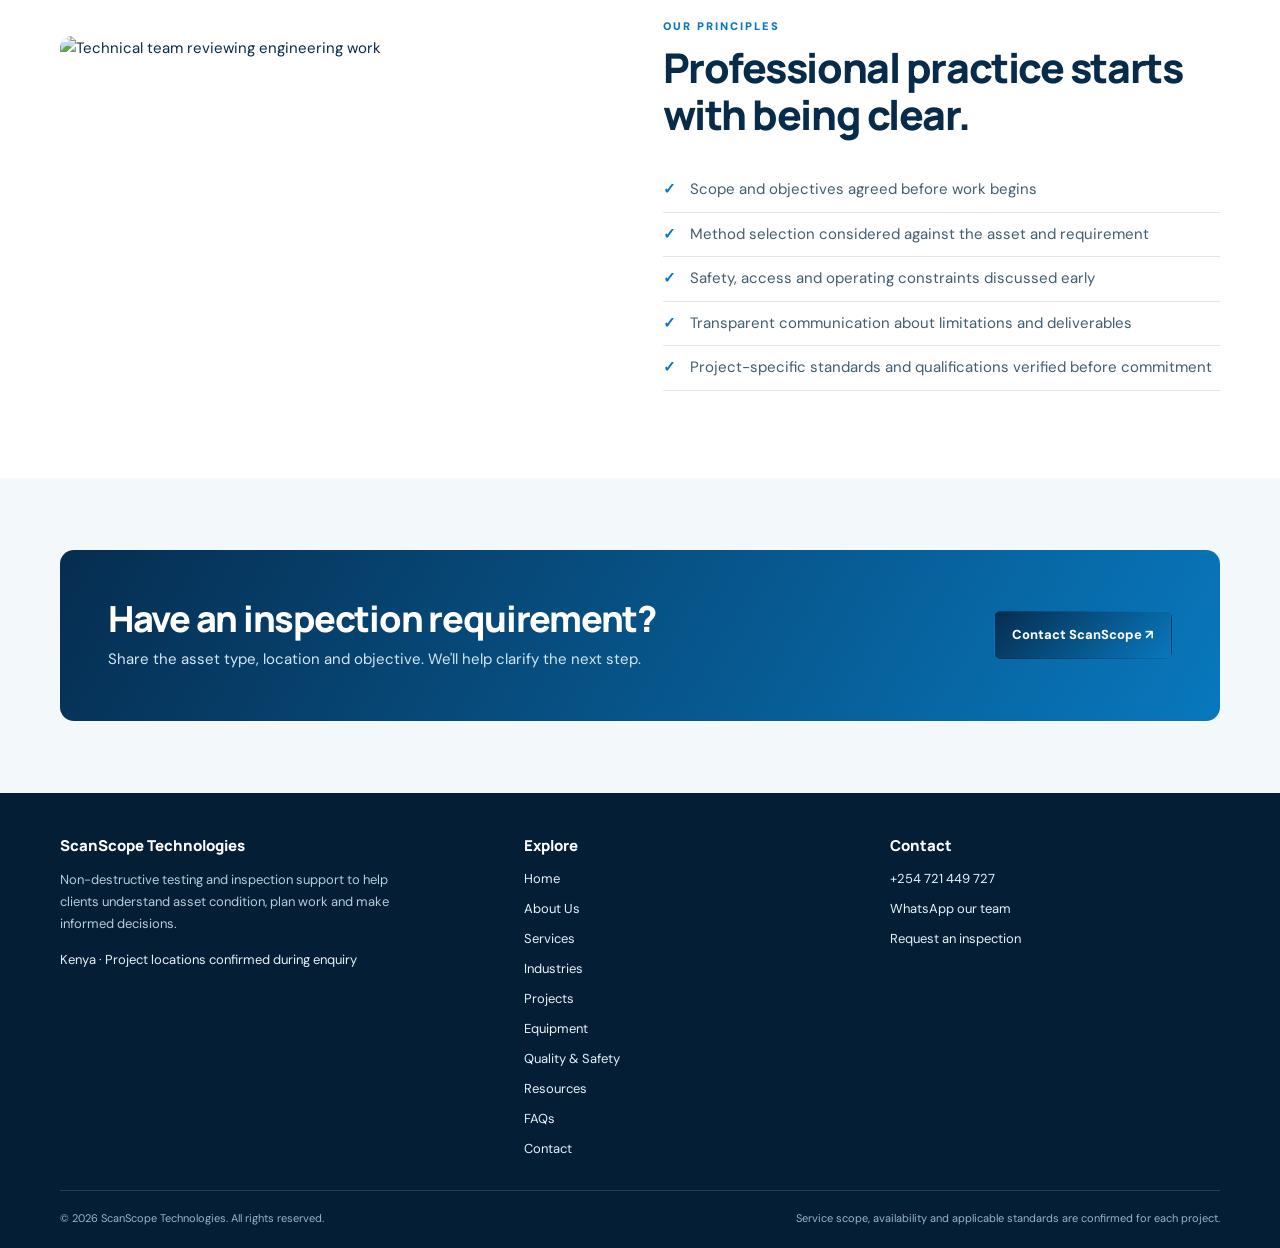
==== commit a19d368d: "Unify About page navigation and SEO" ====
--- a/about.html
+++ b/about.html
@@ -12,9 +12,12 @@
 <link rel="stylesheet" href="corporate.css">
 <script>if((location.pathname.split('/').pop()||'index.html').toLowerCase()==='index.html')document.documentElement.classList.add('scanscope-home-page');</script>
 <script src="site-navigation.js" defer></script>
+<link rel="stylesheet" href="scanscope-shared.css">
+<link rel="canonical" href="https://scanscope.vercel.app/about.html">
 </head><body>
 <header><div class="wrap nav"><a class="brand" href="index.html" aria-label="ScanScope Technologies home"><span class="logo">S</span><span><span class="brand-name">ScanScope Technologies</span><br><span class="brand-sub">INSPECTION • INTEGRITY • CLARITY</span></span></a><button class="menu" aria-label="Toggle navigation" aria-expanded="false" onclick="const n=document.querySelector('.navlinks');const o=n.classList.toggle('open');this.setAttribute('aria-expanded',o)">☰</button><nav class="navlinks"><a href="index.html#top">Home</a><a href="about.html">About Us</a><a href="capabilities.html">Services</a><a href="industries.html">Industries</a><a href="projects.html">Projects</a><a href="equipment.html">Equipment</a><a href="quality.html">Quality & Safety</a><a href="resources.html">Resources</a><a href="faq.html">FAQs</a><a href="contact.html">Contact</a></nav><a class="nav-cta" href="contact.html">Request an Inspection ↗</a></div></header><main><section class="page-hero"><div class="wrap"><div class="breadcrumbs"><a href="index.html">Home</a> / About Us</div><div class="eyebrow dark">ABOUT SCAN SCOPE TECHNOLOGIES</div><h1>Inspection expertise. Clear communication. Practical decisions.</h1><p>We help clients plan inspection work around the asset, operating environment and information they need to make informed decisions.</p></div></section>
 <section><div class="wrap split"><div><div class="eyebrow dark">Who we are</div><div class="section-head"><h2>Built around the needs of the asset and the people responsible for it.</h2><p>ScanScope Technologies supports non-destructive testing and inspection enquiries for industrial, infrastructure and construction-related assets. Our approach begins with understanding the component, its condition, the access available and the decision the inspection must support.</p></div><p style="color:var(--muted)">Rather than assuming one method suits every situation, we work with clients to clarify the inspection scope, project requirements, site conditions and reporting expectations before work is agreed.</p><a class="btn" style="margin-top:22px" href="contact.html">Discuss your project ↗</a></div><img src="https://images.unsplash.com/photo-1581092921461-eab62e97a780?auto=format&fit=crop&w=1100&q=85" alt="Industrial engineering and technical work" loading="lazy"></div></section>
 <section class="band"><div class="wrap"><div class="section-head center"><div class="eyebrow dark">How we work</div><h2>Clear steps. No guesswork.</h2><p>Every enquiry is different. We use a structured process to establish what is needed before confirming scope and delivery.</p></div><div class="grid3"><article class="card"><div class="iconbox">01</div><h3>Understand the requirement</h3><p>Discuss the asset, inspection objective, location, access, operating conditions and timing.</p></article><article class="card"><div class="iconbox">02</div><h3>Agree the inspection scope</h3><p>Review suitable methods, applicable project requirements, limitations and deliverables before confirming the work.</p></article><article class="card"><div class="iconbox">03</div><h3>Communicate the findings</h3><p>Set clear expectations for reporting, findings, limitations and any follow-up actions within the agreed scope.</p></article></div></div></section>
 <section><div class="wrap split"><img src="https://images.unsplash.com/photo-1581092160562-40aa08e78837?auto=format&fit=crop&w=1100&q=85" alt="Technical team reviewing engineering work" loading="lazy"><div><div class="eyebrow dark">Our principles</div><div class="section-head"><h2>Professional practice starts with being clear.</h2></div><ul class="list"><li>Scope and objectives agreed before work begins</li><li>Method selection considered against the asset and requirement</li><li>Safety, access and operating constraints discussed early</li><li>Transparent communication about limitations and deliverables</li><li>Project-specific standards and qualifications verified before commitment</li></ul></div></div></section>
-<section class="band"><div class="wrap"><div class="cta"><div><h2>Have an inspection requirement?</h2><p>Share the asset type, location and objective. We'll help clarify the next step.</p></div><a class="btn white" href="contact.html">Contact ScanScope ↗</a></div></div></section></main><footer><div class="wrap"><div class="footgrid"><div><div class="foot-title">ScanScope Technologies</div><p style="font-size:13px;max-width:350px;color:#b8ccda">Non-destructive testing and inspection support to help clients understand asset condition, plan work and make informed decisions.</p><p style="font-size:13px;margin-top:14px">Kenya · Project locations confirmed during enquiry</p></div><div><div class="foot-title">Explore</div><div class="footlinks"><a href="index.html">Home</a><a href="about.html">About Us</a><a href="capabilities.html">Services</a><a href="industries.html">Industries</a><a href="projects.html">Projects</a><a href="equipment.html">Equipment</a><a href="quality.html">Quality &amp; Safety</a><a href="resources.html">Resources</a><a href="faq.html">FAQs</a><a href="contact.html">Contact</a></div></div><div><div class="foot-title">Contact</div><div class="footlinks"><a href="tel:+254721449727">+254 721 449 727</a><a href="https://wa.me/254721449727?text=Hello%20ScanScope%20Technologies%2C%20I%20would%20like%20to%20discuss%20an%20inspection.">WhatsApp our team</a><a href="contact.html">Request an inspection</a></div></div></div><div class="footcopy"><span>© 2026 ScanScope Technologies. All rights reserved.</span><span>Service scope, availability and applicable standards are confirmed for each project.</span></div></div></footer><script>document.querySelectorAll('a[href^="#"]').forEach(a=>a.addEventListener('click',()=>document.querySelector('.navlinks')?.classList.remove('open')));</script></body></html>+<section class="band"><div class="wrap"><div class="cta"><div><h2>Have an inspection requirement?</h2><p>Share the asset type, location and objective. We'll help clarify the next step.</p></div><a class="btn white" href="contact.html">Contact ScanScope ↗</a></div></div></section></main><footer><div class="wrap"><div class="footgrid"><div><div class="foot-title">ScanScope Technologies</div><p style="font-size:13px;max-width:350px;color:#b8ccda">Non-destructive testing and inspection support to help clients understand asset condition, plan work and make informed decisions.</p><p style="font-size:13px;margin-top:14px">Kenya · Project locations confirmed during enquiry</p></div><div><div class="foot-title">Explore</div><div class="footlinks"><a href="index.html">Home</a><a href="about.html">About Us</a><a href="capabilities.html">Services</a><a href="industries.html">Industries</a><a href="projects.html">Projects</a><a href="equipment.html">Equipment</a><a href="quality.html">Quality &amp; Safety</a><a href="resources.html">Resources</a><a href="faq.html">FAQs</a><a href="contact.html">Contact</a></div></div><div><div class="foot-title">Contact</div><div class="footlinks"><a href="tel:+254721449727">+254 721 449 727</a><a href="https://wa.me/254721449727?text=Hello%20ScanScope%20Technologies%2C%20I%20would%20like%20to%20discuss%20an%20inspection.">WhatsApp our team</a><a href="contact.html">Request an inspection</a></div></div></div><div class="footcopy"><span>© 2026 ScanScope Technologies. All rights reserved.</span><span>Service scope, availability and applicable standards are confirmed for each project.</span></div></div></footer><script>document.querySelectorAll('a[href^="#"]').forEach(a=>a.addEventListener('click',()=>document.querySelector('.navlinks')?.classList.remove('open')));</script><script src="scanscope-shared.js" defer></script>
+</body></html>
--- a/scanscope-shared.css
+++ b/scanscope-shared.css
@@ -0,0 +1,18 @@
+/* ScanScope shared corporate navigation and consistency layer */
+:root{--ss-navy:#062D50;--ss-blue:#0878BD;--ss-teal:#10B6B0;--ss-line:#B8DCE9}
+header{position:sticky;top:0;z-index:1000}
+header .nav,header .wrap.nav{min-height:76px;display:flex;align-items:center;gap:18px}
+header .navlinks,header .nav-links{display:flex;align-items:center;justify-content:flex-end;gap:clamp(7px,1vw,15px);margin-left:auto}
+header .navlinks a,header .nav-links a{font-size:11px;font-weight:700;white-space:nowrap;text-decoration:none;transition:color .18s ease,background .18s ease}
+header .navlinks a:hover,header .nav-links a:hover{color:var(--ss-blue)}
+header .navlinks a[aria-current=page],header .nav-links a[aria-current=page]{color:var(--ss-blue);position:relative}
+header .navlinks a[aria-current=page]:after,header .nav-links a[aria-current=page]:after{content:"";position:absolute;left:0;right:0;bottom:-9px;height:2px;background:var(--ss-teal);border-radius:2px}
+header .nav-cta,header .phone-btn{flex-shrink:0}
+header .menu{display:none;cursor:pointer}
+header .brand{flex-shrink:0}
+.breadcrumbs{display:flex;flex-wrap:wrap;gap:8px;align-items:center;font-size:12px;margin:0 0 18px;color:#55758a}
+.breadcrumbs a{color:var(--ss-blue);text-decoration:none}
+:focus-visible{outline:3px solid #10B6B0!important;outline-offset:3px}
+@media(max-width:1100px){header .nav,header .wrap.nav{gap:12px}header .navlinks,header .nav-links{gap:8px}header .navlinks a,header .nav-links a{font-size:10px}header .nav-cta,header .phone-btn{padding:10px 12px;font-size:11px}}
+@media(max-width:900px){header .nav,header .wrap.nav{min-height:68px;flex-wrap:wrap;position:relative}header .menu{display:inline-flex!important;align-items:center;justify-content:center;margin-left:auto;width:42px;height:42px;border-radius:10px;border:1px solid var(--ss-line);background:rgba(255,255,255,.8);color:var(--ss-navy);font-size:24px}header .navlinks,header .nav-links{display:none;position:absolute;top:calc(100% + 1px);left:0;right:0;margin:0;padding:14px;background:#fff;border:1px solid var(--ss-line);border-radius:0 0 14px 14px;box-shadow:0 18px 36px rgba(6,45,80,.15);flex-direction:column;align-items:stretch;gap:0;max-height:70vh;overflow:auto}header .navlinks.open,header .nav-links.open{display:flex}header .navlinks a,header .nav-links a{display:block;padding:12px 10px;font-size:13px;border-radius:8px}header .navlinks a[aria-current=page]:after,header .nav-links a[aria-current=page]:after{display:none}header .navlinks a[aria-current=page],header .nav-links a[aria-current=page]{background:#EAF7FC}header .nav-cta,header .phone-btn{display:none}}
+@media(prefers-reduced-motion:reduce){html{scroll-behavior:auto}*,*:before,*:after{animation-duration:.01ms!important;animation-iteration-count:1!important;transition-duration:.01ms!important}}
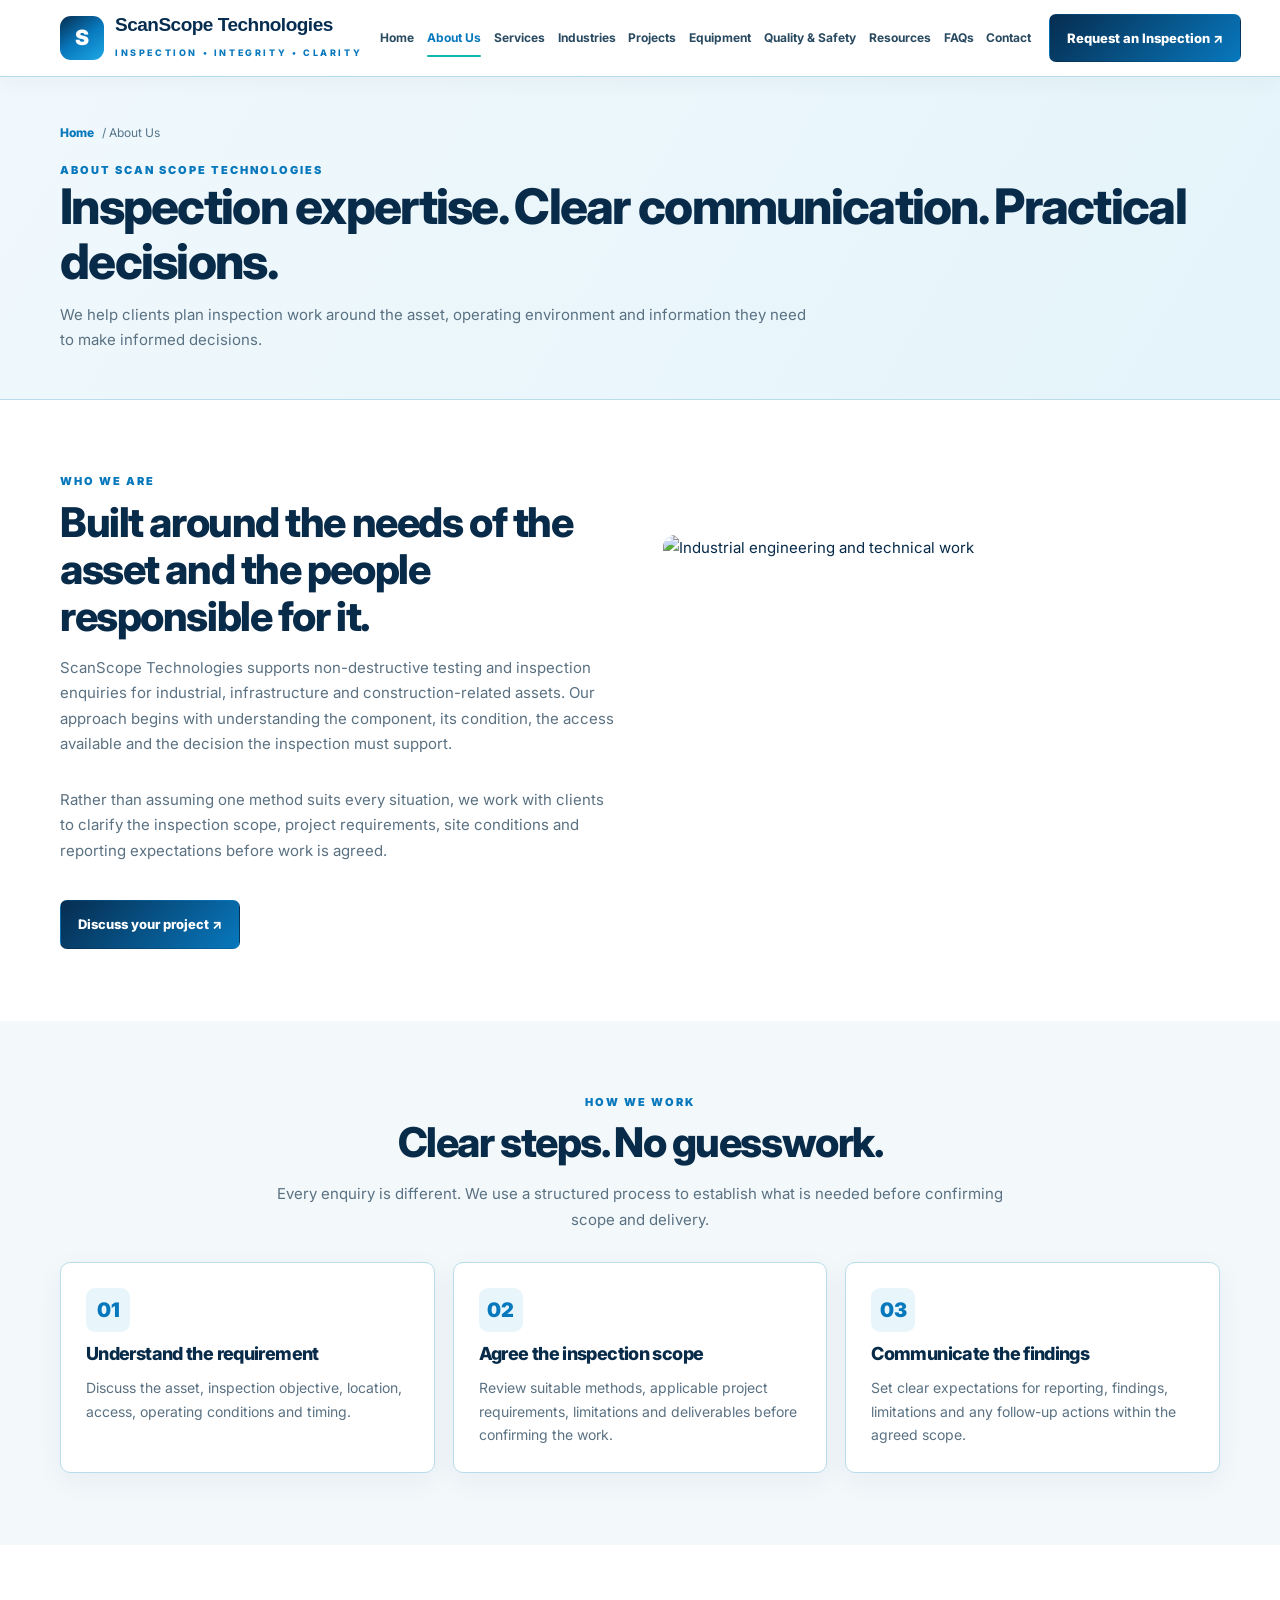
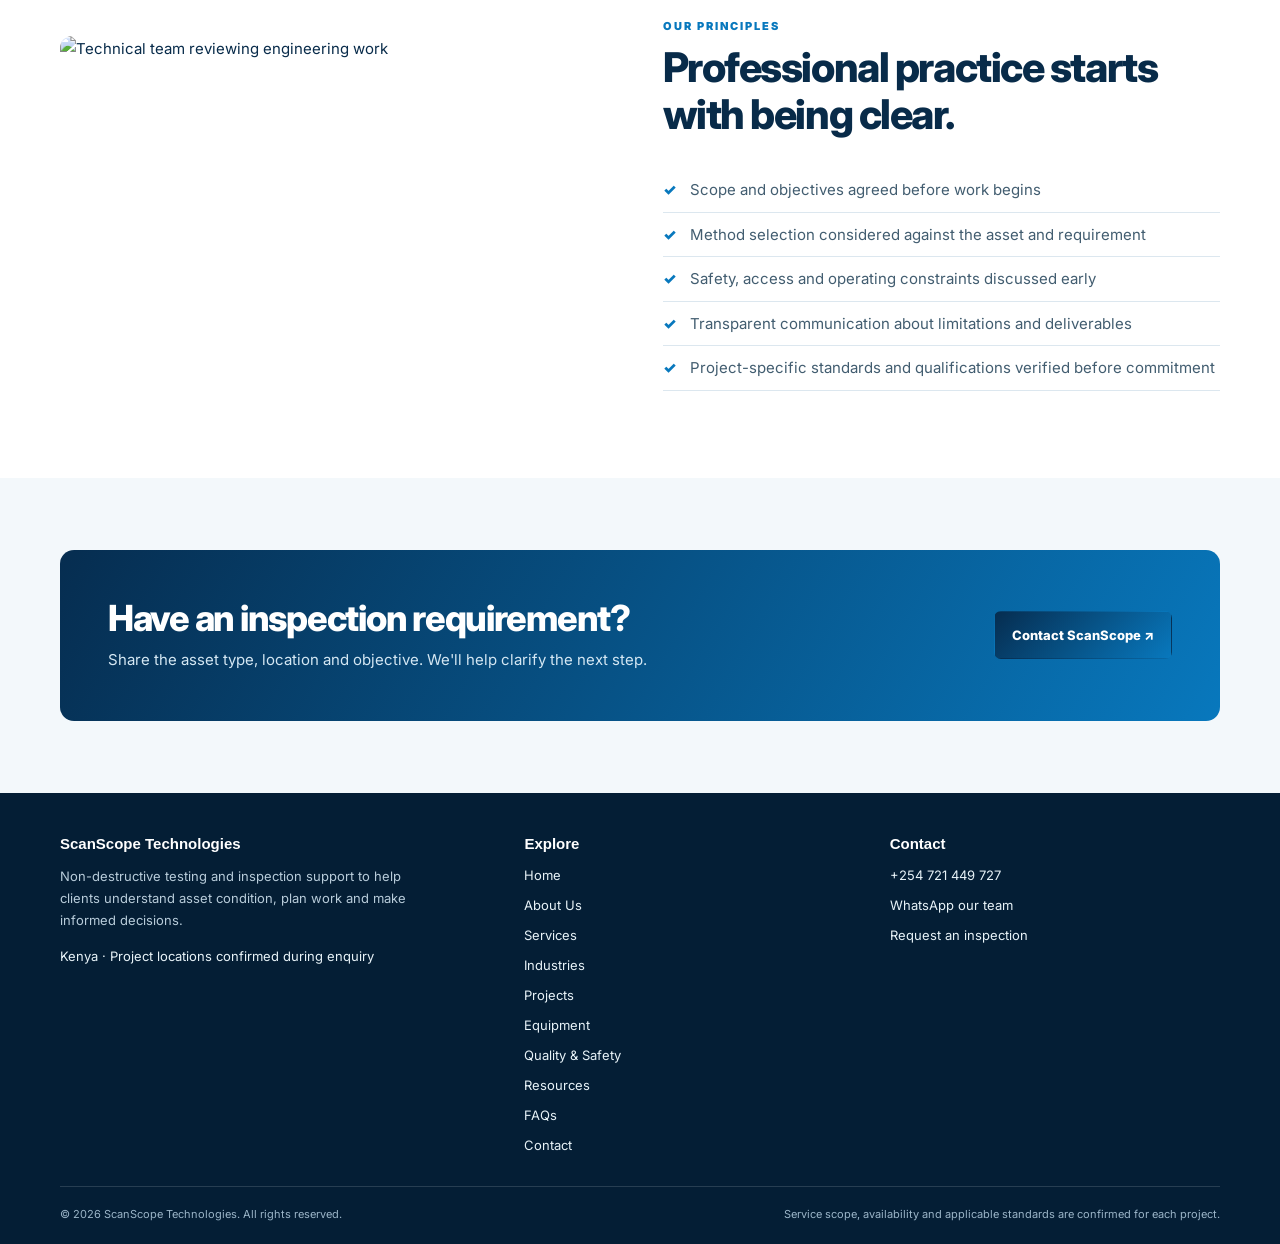
==== commit 5cf41c47: "Unify ScanScope About page typography and accessibility" ====
--- a/about.html
+++ b/about.html
@@ -1,7 +1,7 @@
 <!doctype html>
-<html lang="en"><head><meta charset="utf-8"><meta name="viewport" content="width=device-width, initial-scale=1"><title>About Us | ScanScope Technologies</title><meta name="description" content="Learn about ScanScope Technologies, our inspection approach, project communication and commitment to clear, responsible reporting."><meta name="theme-color" content="#062d50"><link rel="canonical" href="https://scanscope.vercel.app/about.html"><link rel="icon" href="favicon.svg" type="image/svg+xml"><link rel="preconnect" href="https://fonts.googleapis.com"><link rel="preconnect" href="https://fonts.gstatic.com" crossorigin><link href="https://fonts.googleapis.com/css2?family=DM+Sans:wght@400;500;600;700;800&family=Manrope:wght@400;500;600;700;800&display=swap" rel="stylesheet"><style>
+<html lang="en"><head><meta charset="utf-8"><meta name="viewport" content="width=device-width, initial-scale=1"><title>About Us | ScanScope Technologies</title><meta name="description" content="Learn about ScanScope Technologies, our inspection approach, project communication and commitment to clear, responsible reporting."><meta name="theme-color" content="#062d50"><link rel="canonical" href="https://scanscope.vercel.app/about.html"><link rel="icon" href="favicon.svg" type="image/svg+xml"><link rel="preconnect" href="https://fonts.googleapis.com"><link rel="preconnect" href="https://fonts.gstatic.com" crossorigin><link href="https://fonts.googleapis.com/css2?family=Inter:wght@400;500;600;700;800&display=swap" rel="stylesheet"><style>
 :root{--navy:#082b49;--blue:#0878bd;--cyan:#1da8e5;--ink:#17384f;--muted:#5a7182;--line:#dce7ef;--pale:#f4f8fb;--white:#fff;--shadow:0 18px 48px rgba(6,45,80,.09)}
-*{box-sizing:border-box}html{scroll-behavior:smooth;scroll-padding-top:100px}body{margin:0;color:var(--ink);font:15px/1.7 "DM Sans",Arial,sans-serif;background:#fff}a{color:inherit;text-decoration:none}img{max-width:100%;display:block}.wrap{width:min(1160px,calc(100% - 44px));margin:auto}
+*{box-sizing:border-box}html{scroll-behavior:smooth;scroll-padding-top:100px}body{margin:0;color:var(--ink);font:15px/1.7 "Inter",Arial,sans-serif;background:#fff}a{color:inherit;text-decoration:none}img{max-width:100%;display:block}.wrap{width:min(1160px,calc(100% - 44px));margin:auto}
 header{position:sticky;top:0;z-index:30;background:rgba(255,255,255,.96);backdrop-filter:blur(14px);border-bottom:1px solid var(--line)}.nav{min-height:82px;display:flex;align-items:center;gap:20px}.brand{display:flex;align-items:center;gap:11px;flex-shrink:0}.logo{width:44px;height:44px;border-radius:11px;background:linear-gradient(145deg,#062d50,#0878bd,#1da8e5);color:#fff;display:grid;place-items:center;font-weight:900;font-size:21px}.brand-name{font:800 19px/1.15 Manrope,Arial,sans-serif;color:var(--navy);letter-spacing:-.5px}.brand-sub{font-size:9px;letter-spacing:2.6px;color:var(--blue);font-weight:800}.navlinks{display:flex;align-items:center;gap:20px;margin-left:auto}.navlinks a{font-size:12px;font-weight:800;color:#38576d}.navlinks a:hover,.navlinks a[aria-current=page]{color:var(--blue)}.nav-cta,.btn{display:inline-flex;align-items:center;justify-content:center;border:1px solid transparent;border-radius:7px;padding:12px 17px;background:var(--blue);color:#fff;font-weight:800;font-size:13px;transition:.2s}.nav-cta:hover,.btn:hover{background:var(--navy);transform:translateY(-1px)}.btn.ghost{background:transparent;border-color:#9db6c7;color:#fff}.btn.white{background:#fff;color:var(--navy)}.menu{display:none}
 .hero{background:radial-gradient(circle at 90% 20%,rgba(29,168,229,.2),transparent 28%),linear-gradient(125deg,#061f37,#073e66 65%,#0878bd);color:#fff;padding:78px 0 74px;position:relative;overflow:hidden}.hero:after{content:"";position:absolute;width:520px;height:520px;border:1px solid #ffffff22;border-radius:50%;right:-180px;bottom:-310px;box-shadow:0 0 0 55px #ffffff08,0 0 0 110px #ffffff06}.hero-grid{display:grid;grid-template-columns:1.15fr .85fr;gap:52px;align-items:center;position:relative;z-index:1}.eyebrow{font-size:11px;font-weight:900;letter-spacing:2px;text-transform:uppercase;color:#70d8f0}.hero h1{font:800 clamp(38px,5vw,61px)/1.08 Manrope,Arial,sans-serif;letter-spacing:-2px;margin:14px 0 18px;max-width:740px}.hero p{font-size:16px;color:#d5e7f2;max-width:650px}.hero-actions{display:flex;gap:12px;flex-wrap:wrap;margin-top:27px}.hero-visual img{width:100%;height:335px;object-fit:cover;border-radius:13px;box-shadow:0 22px 60px #0004}.hero-visual{position:relative}.visual-note{position:absolute;bottom:18px;left:-18px;background:#fff;color:var(--navy);padding:15px 18px;border-radius:8px;box-shadow:var(--shadow);max-width:250px;font-size:12px}.visual-note strong{display:block;font:800 15px Manrope,Arial,sans-serif}
 main section{padding:72px 0}.section-head{max-width:740px;margin-bottom:30px}.section-head.center{text-align:center;margin-left:auto;margin-right:auto}.section-head h2{font:800 clamp(28px,3.4vw,41px)/1.15 Manrope,Arial,sans-serif;color:var(--navy);letter-spacing:-1px;margin:8px 0 14px}.section-head p{color:var(--muted)}.eyebrow.dark{color:var(--blue)}.grid3{display:grid;grid-template-columns:repeat(3,1fr);gap:18px}.grid2{display:grid;grid-template-columns:repeat(2,1fr);gap:18px}.card{padding:25px;border:1px solid var(--line);border-radius:10px;background:#fff;box-shadow:0 6px 24px #062d5007}.card h3{font:800 18px/1.3 Manrope,Arial,sans-serif;color:var(--navy);margin:10px 0}.card p{font-size:14px;color:var(--muted);margin:0}.iconbox{width:44px;height:44px;border-radius:9px;background:#e8f6fc;color:var(--blue);display:grid;place-items:center;font-size:20px;font-weight:900}.band{background:var(--pale)}.split{display:grid;grid-template-columns:1fr 1fr;gap:45px;align-items:center}.split img{height:350px;width:100%;object-fit:cover;border-radius:12px}.list{padding:0;list-style:none}.list li{position:relative;padding:9px 0 9px 27px;border-bottom:1px solid var(--line);color:#425d70}.list li:before{content:"✓";position:absolute;left:0;color:var(--blue);font-weight:900}.steps{counter-reset:step}.step{position:relative;padding:25px 22px;border-top:3px solid var(--blue);background:#fff}.step:before{counter-increment:step;content:"0" counter(step);font:800 22px Manrope,Arial,sans-serif;color:#8dcde8}.step h3{font:800 17px Manrope,Arial,sans-serif;color:var(--navy);margin:10px 0}.cta{background:linear-gradient(120deg,#062d50,#0878bd);color:#fff;padding:48px;border-radius:14px;display:flex;align-items:center;justify-content:space-between;gap:24px}.cta h2{font:800 clamp(25px,3vw,36px)/1.15 Manrope,Arial,sans-serif;margin:0 0 8px}.cta p{color:#d4e7f3;margin:0}.page-hero{background:var(--pale);padding:46px 0;border-bottom:1px solid var(--line)}.breadcrumbs{font-size:12px;color:var(--muted);margin-bottom:13px}.breadcrumbs a{color:var(--blue);font-weight:800}.page-hero h1{font:800 clamp(34px,4vw,49px)/1.12 Manrope,Arial,sans-serif;color:var(--navy);letter-spacing:-1.3px;margin:0 0 12px}.page-hero p{max-width:760px;color:var(--muted);margin:0}.faq details{padding:18px 0;border-bottom:1px solid var(--line)}.faq summary{font-weight:800;color:var(--navy);cursor:pointer}.faq details p{color:var(--muted);margin:12px 0 0}.contact-grid{display:grid;grid-template-columns:.8fr 1.2fr;gap:25px;align-items:start}.contact-card{padding:28px;border-radius:11px;background:var(--pale);border:1px solid var(--line)}.contact-card h3{font:800 20px Manrope,Arial,sans-serif;color:var(--navy);margin:0 0 12px}.contact-item{padding:14px 0;border-bottom:1px solid var(--line)}.contact-item strong{display:block;color:var(--navy);font-size:13px}.contact-item span{color:var(--muted);font-size:14px}.contact-form{padding:28px;border:1px solid var(--line);border-radius:11px;box-shadow:var(--shadow)}.form-grid{display:grid;grid-template-columns:1fr 1fr;gap:16px}.field{display:flex;flex-direction:column;gap:6px;margin-bottom:16px}.field label{font-size:12px;font-weight:800;color:var(--navy)}.field input,.field select,.field textarea{font:inherit;padding:12px;border:1px solid #c9d8e2;border-radius:6px;background:#fff;width:100%;color:var(--ink)}.field textarea{min-height:135px;resize:vertical}.form-note{font-size:12px;color:var(--muted)}footer{background:#061f37;color:#d2e2ed;padding:42px 0 20px}.footgrid{display:grid;grid-template-columns:1.3fr 1fr 1fr;gap:35px}.foot-title{font:800 15px Manrope,Arial,sans-serif;color:#fff;margin-bottom:12px}.footlinks{display:grid;gap:8px;font-size:13px}.footlinks a:hover{color:#70d8f0}.footcopy{border-top:1px solid #ffffff24;margin-top:30px;padding-top:18px;color:#9bb5c8;font-size:11px;display:flex;justify-content:space-between;gap:12px}
@@ -14,7 +14,7 @@
 <script src="site-navigation.js" defer></script>
 <link rel="stylesheet" href="scanscope-shared.css">
 <link rel="canonical" href="https://scanscope.vercel.app/about.html">
-</head><body>
+<style id="scanscope-corporate-consistency">body{font-family:Inter,Arial,sans-serif}a:focus-visible,button:focus-visible,summary:focus-visible,input:focus-visible,textarea:focus-visible,select:focus-visible{outline:3px solid #1da8e5;outline-offset:3px}@media(prefers-reduced-motion:reduce){html{scroll-behavior:auto}*,*::before,*::after{animation-duration:.01ms!important;transition-duration:.01ms!important}}</style></head><body>
 <header><div class="wrap nav"><a class="brand" href="index.html" aria-label="ScanScope Technologies home"><span class="logo">S</span><span><span class="brand-name">ScanScope Technologies</span><br><span class="brand-sub">INSPECTION • INTEGRITY • CLARITY</span></span></a><button class="menu" aria-label="Toggle navigation" aria-expanded="false" onclick="const n=document.querySelector('.navlinks');const o=n.classList.toggle('open');this.setAttribute('aria-expanded',o)">☰</button><nav class="navlinks"><a href="index.html#top">Home</a><a href="about.html">About Us</a><a href="capabilities.html">Services</a><a href="industries.html">Industries</a><a href="projects.html">Projects</a><a href="equipment.html">Equipment</a><a href="quality.html">Quality & Safety</a><a href="resources.html">Resources</a><a href="faq.html">FAQs</a><a href="contact.html">Contact</a></nav><a class="nav-cta" href="contact.html">Request an Inspection ↗</a></div></header><main><section class="page-hero"><div class="wrap"><div class="breadcrumbs"><a href="index.html">Home</a> / About Us</div><div class="eyebrow dark">ABOUT SCAN SCOPE TECHNOLOGIES</div><h1>Inspection expertise. Clear communication. Practical decisions.</h1><p>We help clients plan inspection work around the asset, operating environment and information they need to make informed decisions.</p></div></section>
 <section><div class="wrap split"><div><div class="eyebrow dark">Who we are</div><div class="section-head"><h2>Built around the needs of the asset and the people responsible for it.</h2><p>ScanScope Technologies supports non-destructive testing and inspection enquiries for industrial, infrastructure and construction-related assets. Our approach begins with understanding the component, its condition, the access available and the decision the inspection must support.</p></div><p style="color:var(--muted)">Rather than assuming one method suits every situation, we work with clients to clarify the inspection scope, project requirements, site conditions and reporting expectations before work is agreed.</p><a class="btn" style="margin-top:22px" href="contact.html">Discuss your project ↗</a></div><img src="https://images.unsplash.com/photo-1581092921461-eab62e97a780?auto=format&fit=crop&w=1100&q=85" alt="Industrial engineering and technical work" loading="lazy"></div></section>
 <section class="band"><div class="wrap"><div class="section-head center"><div class="eyebrow dark">How we work</div><h2>Clear steps. No guesswork.</h2><p>Every enquiry is different. We use a structured process to establish what is needed before confirming scope and delivery.</p></div><div class="grid3"><article class="card"><div class="iconbox">01</div><h3>Understand the requirement</h3><p>Discuss the asset, inspection objective, location, access, operating conditions and timing.</p></article><article class="card"><div class="iconbox">02</div><h3>Agree the inspection scope</h3><p>Review suitable methods, applicable project requirements, limitations and deliverables before confirming the work.</p></article><article class="card"><div class="iconbox">03</div><h3>Communicate the findings</h3><p>Set clear expectations for reporting, findings, limitations and any follow-up actions within the agreed scope.</p></article></div></div></section>
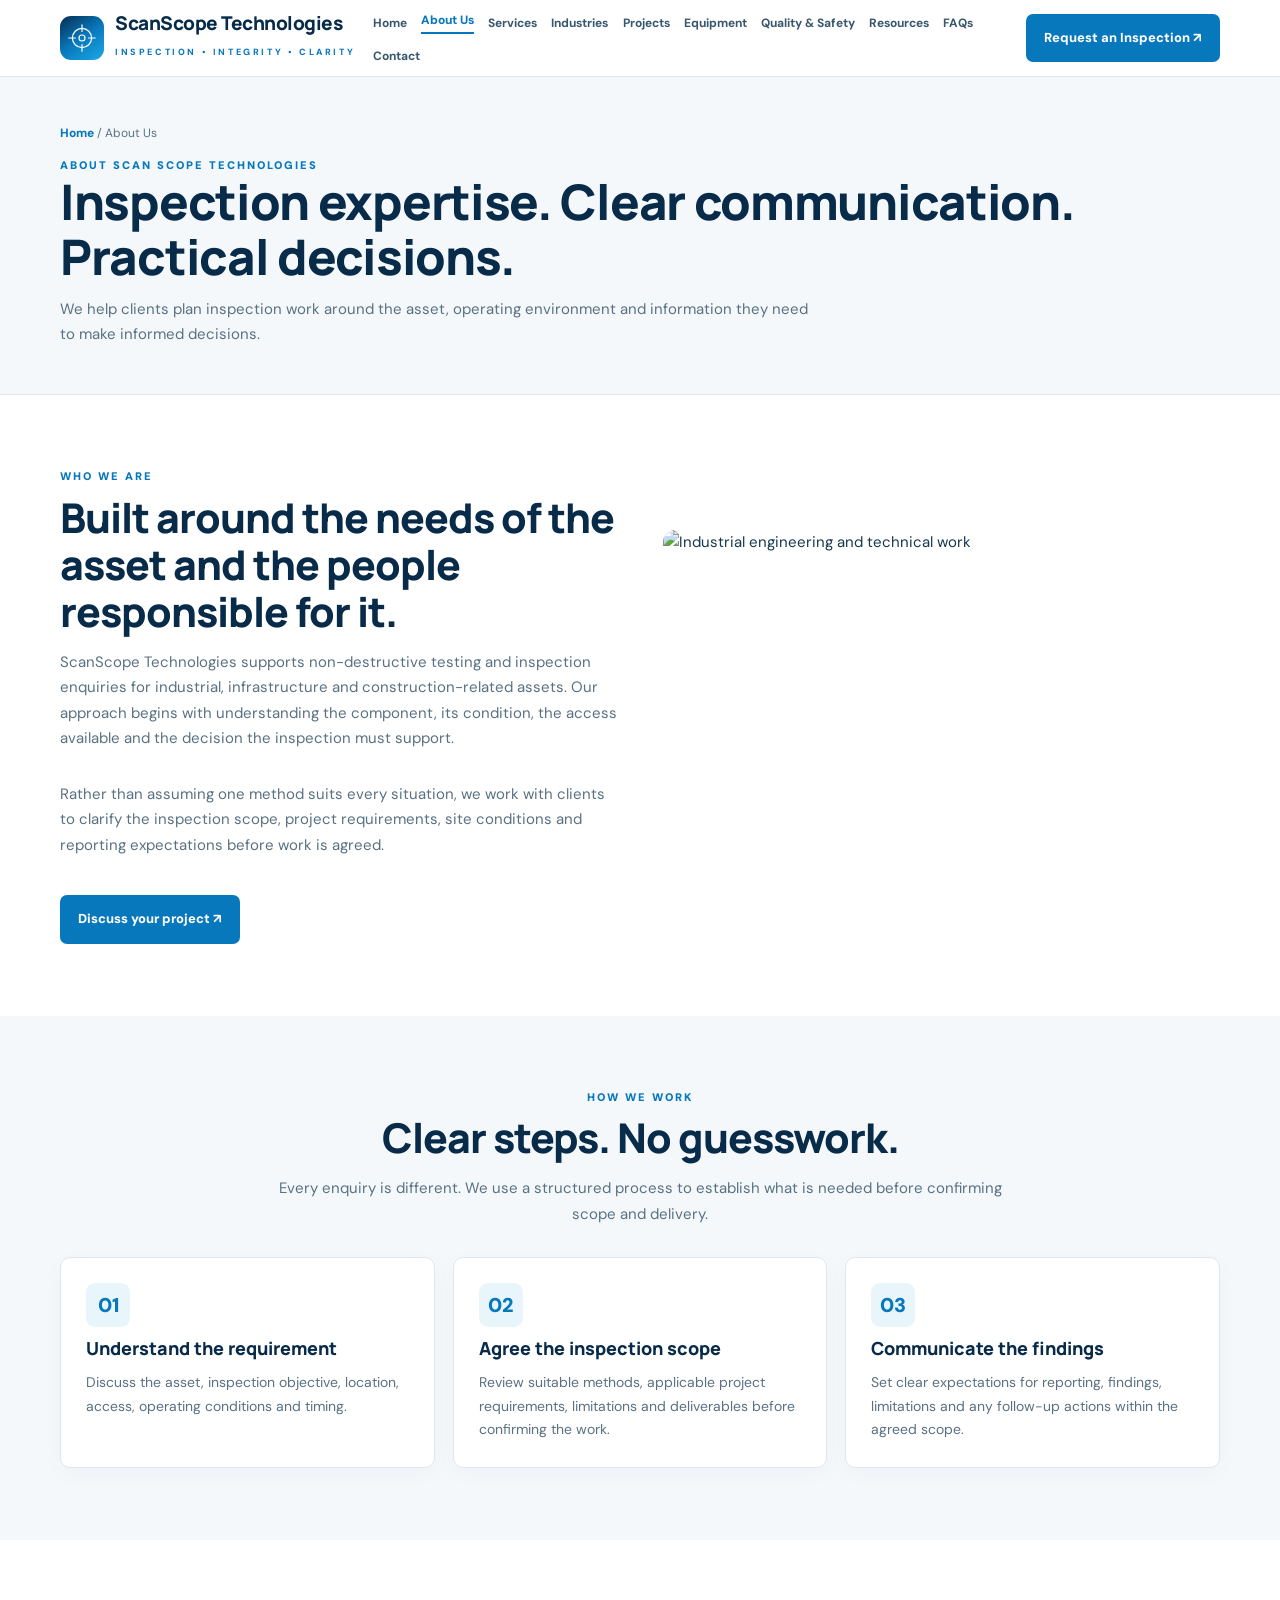
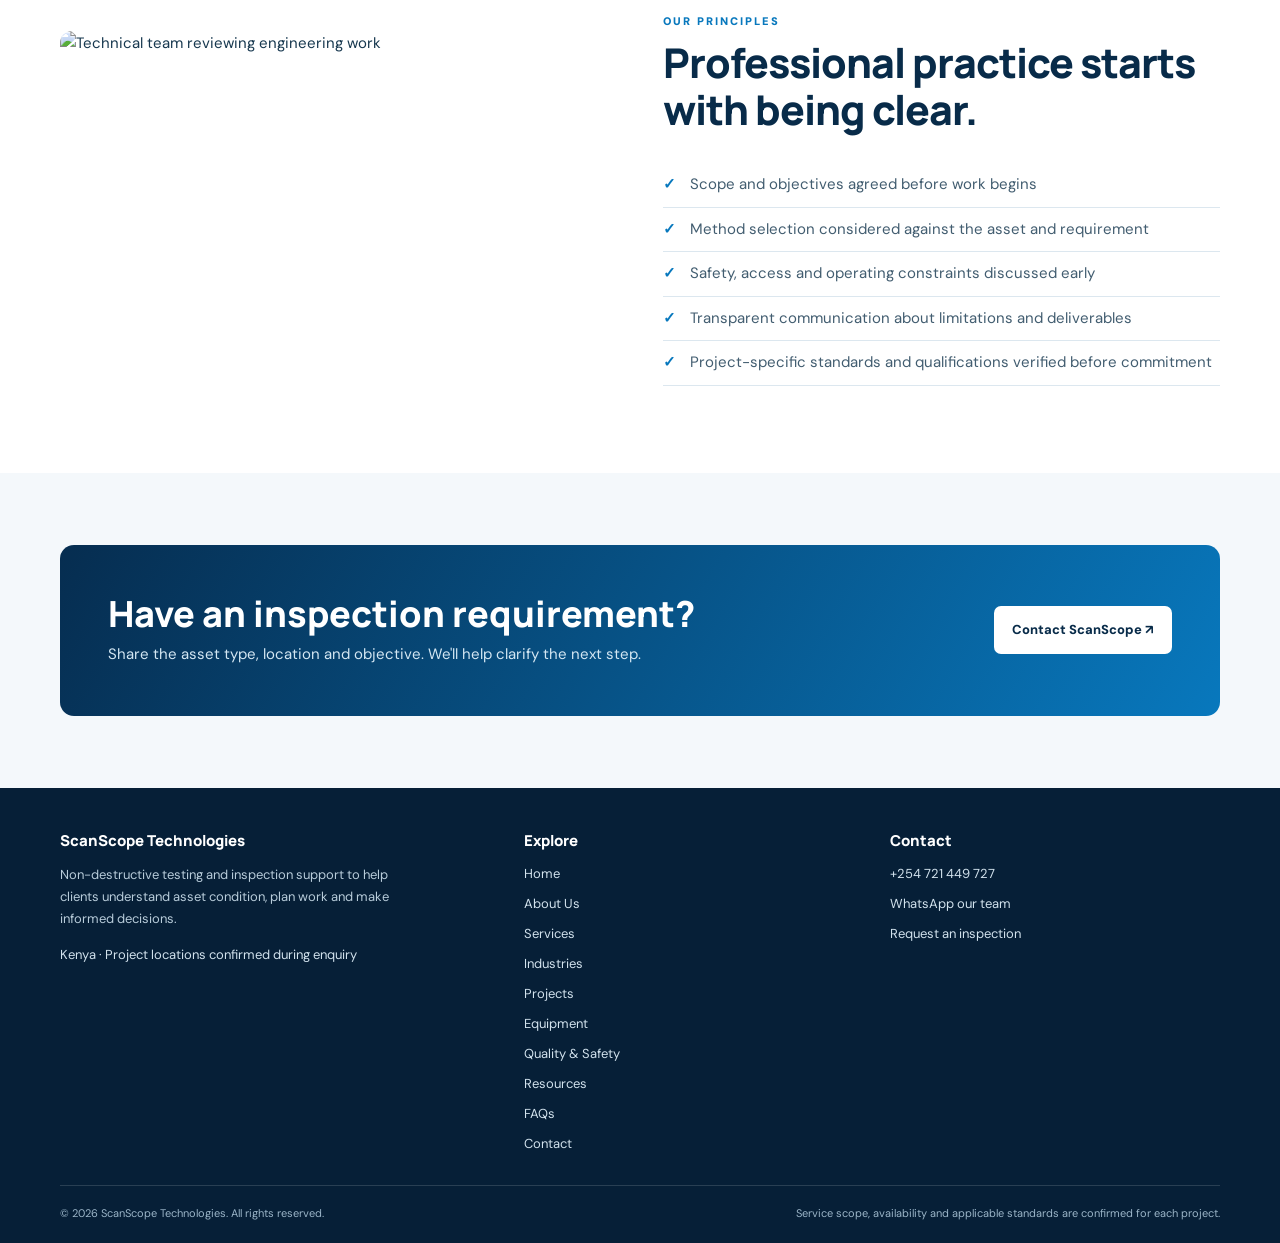
==== commit 728a37d0: "Improve ScanScope navigation, canonical metadata and shared page consistency" ====
--- a/about.html
+++ b/about.html
@@ -1,23 +1,64 @@
 <!doctype html>
-<html lang="en"><head><meta charset="utf-8"><meta name="viewport" content="width=device-width, initial-scale=1"><title>About Us | ScanScope Technologies</title><meta name="description" content="Learn about ScanScope Technologies, our inspection approach, project communication and commitment to clear, responsible reporting."><meta name="theme-color" content="#062d50"><link rel="canonical" href="https://scanscope.vercel.app/about.html"><link rel="icon" href="favicon.svg" type="image/svg+xml"><link rel="preconnect" href="https://fonts.googleapis.com"><link rel="preconnect" href="https://fonts.gstatic.com" crossorigin><link href="https://fonts.googleapis.com/css2?family=Inter:wght@400;500;600;700;800&display=swap" rel="stylesheet"><style>
+<html lang="en"><head><meta charset="utf-8"><meta name="viewport" content="width=device-width, initial-scale=1"><title>About Us | ScanScope Technologies</title><meta name="description" content="Learn about ScanScope Technologies, our inspection approach, project communication and commitment to clear, responsible reporting."><meta name="theme-color" content="#062d50"><link rel="canonical" href="https://scanscopetechnologies.vercel.app/about.html"><link rel="icon" href="favicon.svg" type="image/svg+xml"><link rel="preconnect" href="https://fonts.googleapis.com"><link rel="preconnect" href="https://fonts.gstatic.com" crossorigin><link href="https://fonts.googleapis.com/css2?family=DM+Sans:wght@400;500;600;700;800&family=Manrope:wght@400;500;600;700;800&display=swap" rel="stylesheet"><style>
 :root{--navy:#082b49;--blue:#0878bd;--cyan:#1da8e5;--ink:#17384f;--muted:#5a7182;--line:#dce7ef;--pale:#f4f8fb;--white:#fff;--shadow:0 18px 48px rgba(6,45,80,.09)}
-*{box-sizing:border-box}html{scroll-behavior:smooth;scroll-padding-top:100px}body{margin:0;color:var(--ink);font:15px/1.7 "Inter",Arial,sans-serif;background:#fff}a{color:inherit;text-decoration:none}img{max-width:100%;display:block}.wrap{width:min(1160px,calc(100% - 44px));margin:auto}
+*{box-sizing:border-box}html{scroll-behavior:smooth;scroll-padding-top:100px}body{margin:0;color:var(--ink);font:15px/1.7 "DM Sans",Arial,sans-serif;background:#fff}a{color:inherit;text-decoration:none}img{max-width:100%;display:block}.wrap{width:min(1160px,calc(100% - 44px));margin:auto}
 header{position:sticky;top:0;z-index:30;background:rgba(255,255,255,.96);backdrop-filter:blur(14px);border-bottom:1px solid var(--line)}.nav{min-height:82px;display:flex;align-items:center;gap:20px}.brand{display:flex;align-items:center;gap:11px;flex-shrink:0}.logo{width:44px;height:44px;border-radius:11px;background:linear-gradient(145deg,#062d50,#0878bd,#1da8e5);color:#fff;display:grid;place-items:center;font-weight:900;font-size:21px}.brand-name{font:800 19px/1.15 Manrope,Arial,sans-serif;color:var(--navy);letter-spacing:-.5px}.brand-sub{font-size:9px;letter-spacing:2.6px;color:var(--blue);font-weight:800}.navlinks{display:flex;align-items:center;gap:20px;margin-left:auto}.navlinks a{font-size:12px;font-weight:800;color:#38576d}.navlinks a:hover,.navlinks a[aria-current=page]{color:var(--blue)}.nav-cta,.btn{display:inline-flex;align-items:center;justify-content:center;border:1px solid transparent;border-radius:7px;padding:12px 17px;background:var(--blue);color:#fff;font-weight:800;font-size:13px;transition:.2s}.nav-cta:hover,.btn:hover{background:var(--navy);transform:translateY(-1px)}.btn.ghost{background:transparent;border-color:#9db6c7;color:#fff}.btn.white{background:#fff;color:var(--navy)}.menu{display:none}
 .hero{background:radial-gradient(circle at 90% 20%,rgba(29,168,229,.2),transparent 28%),linear-gradient(125deg,#061f37,#073e66 65%,#0878bd);color:#fff;padding:78px 0 74px;position:relative;overflow:hidden}.hero:after{content:"";position:absolute;width:520px;height:520px;border:1px solid #ffffff22;border-radius:50%;right:-180px;bottom:-310px;box-shadow:0 0 0 55px #ffffff08,0 0 0 110px #ffffff06}.hero-grid{display:grid;grid-template-columns:1.15fr .85fr;gap:52px;align-items:center;position:relative;z-index:1}.eyebrow{font-size:11px;font-weight:900;letter-spacing:2px;text-transform:uppercase;color:#70d8f0}.hero h1{font:800 clamp(38px,5vw,61px)/1.08 Manrope,Arial,sans-serif;letter-spacing:-2px;margin:14px 0 18px;max-width:740px}.hero p{font-size:16px;color:#d5e7f2;max-width:650px}.hero-actions{display:flex;gap:12px;flex-wrap:wrap;margin-top:27px}.hero-visual img{width:100%;height:335px;object-fit:cover;border-radius:13px;box-shadow:0 22px 60px #0004}.hero-visual{position:relative}.visual-note{position:absolute;bottom:18px;left:-18px;background:#fff;color:var(--navy);padding:15px 18px;border-radius:8px;box-shadow:var(--shadow);max-width:250px;font-size:12px}.visual-note strong{display:block;font:800 15px Manrope,Arial,sans-serif}
 main section{padding:72px 0}.section-head{max-width:740px;margin-bottom:30px}.section-head.center{text-align:center;margin-left:auto;margin-right:auto}.section-head h2{font:800 clamp(28px,3.4vw,41px)/1.15 Manrope,Arial,sans-serif;color:var(--navy);letter-spacing:-1px;margin:8px 0 14px}.section-head p{color:var(--muted)}.eyebrow.dark{color:var(--blue)}.grid3{display:grid;grid-template-columns:repeat(3,1fr);gap:18px}.grid2{display:grid;grid-template-columns:repeat(2,1fr);gap:18px}.card{padding:25px;border:1px solid var(--line);border-radius:10px;background:#fff;box-shadow:0 6px 24px #062d5007}.card h3{font:800 18px/1.3 Manrope,Arial,sans-serif;color:var(--navy);margin:10px 0}.card p{font-size:14px;color:var(--muted);margin:0}.iconbox{width:44px;height:44px;border-radius:9px;background:#e8f6fc;color:var(--blue);display:grid;place-items:center;font-size:20px;font-weight:900}.band{background:var(--pale)}.split{display:grid;grid-template-columns:1fr 1fr;gap:45px;align-items:center}.split img{height:350px;width:100%;object-fit:cover;border-radius:12px}.list{padding:0;list-style:none}.list li{position:relative;padding:9px 0 9px 27px;border-bottom:1px solid var(--line);color:#425d70}.list li:before{content:"✓";position:absolute;left:0;color:var(--blue);font-weight:900}.steps{counter-reset:step}.step{position:relative;padding:25px 22px;border-top:3px solid var(--blue);background:#fff}.step:before{counter-increment:step;content:"0" counter(step);font:800 22px Manrope,Arial,sans-serif;color:#8dcde8}.step h3{font:800 17px Manrope,Arial,sans-serif;color:var(--navy);margin:10px 0}.cta{background:linear-gradient(120deg,#062d50,#0878bd);color:#fff;padding:48px;border-radius:14px;display:flex;align-items:center;justify-content:space-between;gap:24px}.cta h2{font:800 clamp(25px,3vw,36px)/1.15 Manrope,Arial,sans-serif;margin:0 0 8px}.cta p{color:#d4e7f3;margin:0}.page-hero{background:var(--pale);padding:46px 0;border-bottom:1px solid var(--line)}.breadcrumbs{font-size:12px;color:var(--muted);margin-bottom:13px}.breadcrumbs a{color:var(--blue);font-weight:800}.page-hero h1{font:800 clamp(34px,4vw,49px)/1.12 Manrope,Arial,sans-serif;color:var(--navy);letter-spacing:-1.3px;margin:0 0 12px}.page-hero p{max-width:760px;color:var(--muted);margin:0}.faq details{padding:18px 0;border-bottom:1px solid var(--line)}.faq summary{font-weight:800;color:var(--navy);cursor:pointer}.faq details p{color:var(--muted);margin:12px 0 0}.contact-grid{display:grid;grid-template-columns:.8fr 1.2fr;gap:25px;align-items:start}.contact-card{padding:28px;border-radius:11px;background:var(--pale);border:1px solid var(--line)}.contact-card h3{font:800 20px Manrope,Arial,sans-serif;color:var(--navy);margin:0 0 12px}.contact-item{padding:14px 0;border-bottom:1px solid var(--line)}.contact-item strong{display:block;color:var(--navy);font-size:13px}.contact-item span{color:var(--muted);font-size:14px}.contact-form{padding:28px;border:1px solid var(--line);border-radius:11px;box-shadow:var(--shadow)}.form-grid{display:grid;grid-template-columns:1fr 1fr;gap:16px}.field{display:flex;flex-direction:column;gap:6px;margin-bottom:16px}.field label{font-size:12px;font-weight:800;color:var(--navy)}.field input,.field select,.field textarea{font:inherit;padding:12px;border:1px solid #c9d8e2;border-radius:6px;background:#fff;width:100%;color:var(--ink)}.field textarea{min-height:135px;resize:vertical}.form-note{font-size:12px;color:var(--muted)}footer{background:#061f37;color:#d2e2ed;padding:42px 0 20px}.footgrid{display:grid;grid-template-columns:1.3fr 1fr 1fr;gap:35px}.foot-title{font:800 15px Manrope,Arial,sans-serif;color:#fff;margin-bottom:12px}.footlinks{display:grid;gap:8px;font-size:13px}.footlinks a:hover{color:#70d8f0}.footcopy{border-top:1px solid #ffffff24;margin-top:30px;padding-top:18px;color:#9bb5c8;font-size:11px;display:flex;justify-content:space-between;gap:12px}
 @media(max-width:980px){.navlinks{gap:12px}.navlinks a{font-size:11px}.nav-cta{display:none}.hero-grid{gap:30px}.servicegrid,.grid3{grid-template-columns:repeat(2,1fr)}}
 @media(max-width:760px){.wrap{width:min(100% - 32px,1160px)}.nav{min-height:72px}.menu{display:block;margin-left:auto;border:1px solid var(--line);background:#fff;border-radius:7px;padding:5px 10px;font-size:22px;color:var(--navy)}.navlinks{display:none;position:absolute;top:71px;left:0;right:0;padding:14px 22px 20px;background:#fff;border-bottom:1px solid var(--line);box-shadow:0 12px 20px #062d5010;align-items:stretch;gap:0}.navlinks.open{display:flex;flex-direction:column}.navlinks a{padding:12px 0;font-size:13px;border-bottom:1px solid var(--line)}.hero{padding:54px 0}.hero-grid,.split,.contact-grid{grid-template-columns:1fr}.hero-visual img{height:250px}.visual-note{left:10px;bottom:10px}.grid3,.grid2,.servicegrid,.trustgrid{grid-template-columns:1fr}.hero h1{letter-spacing:-1.2px}.main section,main section{padding:52px 0}.cta{padding:27px;align-items:flex-start;flex-direction:column}.footgrid{grid-template-columns:1fr 1fr}.footgrid>div:first-child{grid-column:1/-1}.footcopy{flex-direction:column}.form-grid{grid-template-columns:1fr}.page-hero{padding:35px 0}}
 @media(prefers-reduced-motion:reduce){*{scroll-behavior:auto!important;transition:none!important;animation:none!important}}
-</style>
-<link rel="stylesheet" href="corporate.css">
-<script>if((location.pathname.split('/').pop()||'index.html').toLowerCase()==='index.html')document.documentElement.classList.add('scanscope-home-page');</script>
-<script src="site-navigation.js" defer></script>
-<link rel="stylesheet" href="scanscope-shared.css">
-<link rel="canonical" href="https://scanscope.vercel.app/about.html">
-<style id="scanscope-corporate-consistency">body{font-family:Inter,Arial,sans-serif}a:focus-visible,button:focus-visible,summary:focus-visible,input:focus-visible,textarea:focus-visible,select:focus-visible{outline:3px solid #1da8e5;outline-offset:3px}@media(prefers-reduced-motion:reduce){html{scroll-behavior:auto}*,*::before,*::after{animation-duration:.01ms!important;transition-duration:.01ms!important}}</style></head><body>
-<header><div class="wrap nav"><a class="brand" href="index.html" aria-label="ScanScope Technologies home"><span class="logo">S</span><span><span class="brand-name">ScanScope Technologies</span><br><span class="brand-sub">INSPECTION • INTEGRITY • CLARITY</span></span></a><button class="menu" aria-label="Toggle navigation" aria-expanded="false" onclick="const n=document.querySelector('.navlinks');const o=n.classList.toggle('open');this.setAttribute('aria-expanded',o)">☰</button><nav class="navlinks"><a href="index.html#top">Home</a><a href="about.html">About Us</a><a href="capabilities.html">Services</a><a href="industries.html">Industries</a><a href="projects.html">Projects</a><a href="equipment.html">Equipment</a><a href="quality.html">Quality & Safety</a><a href="resources.html">Resources</a><a href="faq.html">FAQs</a><a href="contact.html">Contact</a></nav><a class="nav-cta" href="contact.html">Request an Inspection ↗</a></div></header><main><section class="page-hero"><div class="wrap"><div class="breadcrumbs"><a href="index.html">Home</a> / About Us</div><div class="eyebrow dark">ABOUT SCAN SCOPE TECHNOLOGIES</div><h1>Inspection expertise. Clear communication. Practical decisions.</h1><p>We help clients plan inspection work around the asset, operating environment and information they need to make informed decisions.</p></div></section>
+
+/* ScanScope corporate consistency layer — preserve each page's content and hero treatment. */
+.brand .logo{flex:0 0 44px;display:grid;place-items:center;overflow:hidden}
+.brand .logo svg{width:30px;height:30px;display:block}
+header .nav{gap:18px}
+header .navlinks,header .nav-links{flex-wrap:wrap}
+header .navlinks a[aria-current="page"],header .nav-links a[aria-current="page"]{color:var(--blue,#0878bd);font-weight:900}
+header .navlinks a[aria-current="page"]::after,header .nav-links a[aria-current="page"]::after{content:"";display:block;height:2px;background:currentColor;margin-top:4px}
+header .navlinks a,header .nav-links a{transition:color .18s ease}
+footer a:focus-visible,header a:focus-visible,button:focus-visible,.btn:focus-visible{outline:3px solid #1da8e5;outline-offset:3px}
+img{height:auto}
+@media(max-width:950px){
+ header .nav{position:relative}
+ header .navlinks.open,header .nav-links.open{display:flex;position:absolute;left:0;right:0;top:100%;z-index:100;background:#fff;border:1px solid var(--line,#dce7ef);box-shadow:0 18px 40px rgba(6,45,80,.14);padding:16px;border-radius:0 0 12px 12px;flex-direction:column;align-items:stretch;gap:0;max-height:75vh;overflow:auto}
+ header .navlinks.open a,header .nav-links.open a{padding:10px 8px;border-bottom:1px solid #edf2f6}
+ header .navlinks.open a:last-child,header .nav-links.open a:last-child{border-bottom:0}
+ header .menu{cursor:pointer}
+}
+@media(prefers-reduced-motion:reduce){html{scroll-behavior:auto}*,*::before,*::after{animation-duration:.01ms!important;animation-iteration-count:1!important;transition-duration:.01ms!important}}
+</style><meta property="og:type" content="website"><meta property="og:site_name" content="ScanScope Technologies"><meta property="og:title" content="About Us | ScanScope Technologies"><meta property="og:description" content="Learn about ScanScope Technologies, our inspection approach, project communication and commitment to clear, responsible reporting."><meta property="og:url" content="https://scanscopetechnologies.vercel.app/about.html"><link rel="stylesheet" href="site-shared.css">
+</head><body>
+<header><div class="wrap nav"><a class="brand" href="index.html" aria-label="ScanScope Technologies home"><span class="logo"><svg aria-hidden="true" viewBox="0 0 50 50" fill="none"><circle cx="25" cy="25" r="16" stroke="white" stroke-width="2"/><circle cx="25" cy="25" r="5" stroke="white" stroke-width="2"/><path d="M25 3V14M25 36V47M3 25H14M36 25H47" stroke="white" stroke-linecap="round" stroke-width="2"/></svg></span><span><span class="brand-name">ScanScope Technologies</span><br><span class="brand-sub">INSPECTION • INTEGRITY • CLARITY</span></span></a><button class="menu" aria-label="Toggle navigation" aria-expanded="false">☰</button><nav class="navlinks"><a href="index.html#top">Home</a><a href="about.html">About Us</a><a href="capabilities.html">Services</a><a href="industries.html">Industries</a><a href="projects.html">Projects</a><a href="equipment.html">Equipment</a><a href="quality.html">Quality & Safety</a><a href="resources.html">Resources</a><a href="faq.html">FAQs</a><a href="contact.html">Contact</a></nav><a class="nav-cta" href="contact.html">Request an Inspection ↗</a></div></header><main><section class="page-hero"><div class="wrap"><div class="breadcrumbs"><a href="index.html">Home</a> / About Us</div><div class="eyebrow dark">ABOUT SCAN SCOPE TECHNOLOGIES</div><h1>Inspection expertise. Clear communication. Practical decisions.</h1><p>We help clients plan inspection work around the asset, operating environment and information they need to make informed decisions.</p></div></section>
 <section><div class="wrap split"><div><div class="eyebrow dark">Who we are</div><div class="section-head"><h2>Built around the needs of the asset and the people responsible for it.</h2><p>ScanScope Technologies supports non-destructive testing and inspection enquiries for industrial, infrastructure and construction-related assets. Our approach begins with understanding the component, its condition, the access available and the decision the inspection must support.</p></div><p style="color:var(--muted)">Rather than assuming one method suits every situation, we work with clients to clarify the inspection scope, project requirements, site conditions and reporting expectations before work is agreed.</p><a class="btn" style="margin-top:22px" href="contact.html">Discuss your project ↗</a></div><img src="https://images.unsplash.com/photo-1581092921461-eab62e97a780?auto=format&fit=crop&w=1100&q=85" alt="Industrial engineering and technical work" loading="lazy"></div></section>
 <section class="band"><div class="wrap"><div class="section-head center"><div class="eyebrow dark">How we work</div><h2>Clear steps. No guesswork.</h2><p>Every enquiry is different. We use a structured process to establish what is needed before confirming scope and delivery.</p></div><div class="grid3"><article class="card"><div class="iconbox">01</div><h3>Understand the requirement</h3><p>Discuss the asset, inspection objective, location, access, operating conditions and timing.</p></article><article class="card"><div class="iconbox">02</div><h3>Agree the inspection scope</h3><p>Review suitable methods, applicable project requirements, limitations and deliverables before confirming the work.</p></article><article class="card"><div class="iconbox">03</div><h3>Communicate the findings</h3><p>Set clear expectations for reporting, findings, limitations and any follow-up actions within the agreed scope.</p></article></div></div></section>
 <section><div class="wrap split"><img src="https://images.unsplash.com/photo-1581092160562-40aa08e78837?auto=format&fit=crop&w=1100&q=85" alt="Technical team reviewing engineering work" loading="lazy"><div><div class="eyebrow dark">Our principles</div><div class="section-head"><h2>Professional practice starts with being clear.</h2></div><ul class="list"><li>Scope and objectives agreed before work begins</li><li>Method selection considered against the asset and requirement</li><li>Safety, access and operating constraints discussed early</li><li>Transparent communication about limitations and deliverables</li><li>Project-specific standards and qualifications verified before commitment</li></ul></div></div></section>
-<section class="band"><div class="wrap"><div class="cta"><div><h2>Have an inspection requirement?</h2><p>Share the asset type, location and objective. We'll help clarify the next step.</p></div><a class="btn white" href="contact.html">Contact ScanScope ↗</a></div></div></section></main><footer><div class="wrap"><div class="footgrid"><div><div class="foot-title">ScanScope Technologies</div><p style="font-size:13px;max-width:350px;color:#b8ccda">Non-destructive testing and inspection support to help clients understand asset condition, plan work and make informed decisions.</p><p style="font-size:13px;margin-top:14px">Kenya · Project locations confirmed during enquiry</p></div><div><div class="foot-title">Explore</div><div class="footlinks"><a href="index.html">Home</a><a href="about.html">About Us</a><a href="capabilities.html">Services</a><a href="industries.html">Industries</a><a href="projects.html">Projects</a><a href="equipment.html">Equipment</a><a href="quality.html">Quality &amp; Safety</a><a href="resources.html">Resources</a><a href="faq.html">FAQs</a><a href="contact.html">Contact</a></div></div><div><div class="foot-title">Contact</div><div class="footlinks"><a href="tel:+254721449727">+254 721 449 727</a><a href="https://wa.me/254721449727?text=Hello%20ScanScope%20Technologies%2C%20I%20would%20like%20to%20discuss%20an%20inspection.">WhatsApp our team</a><a href="contact.html">Request an inspection</a></div></div></div><div class="footcopy"><span>© 2026 ScanScope Technologies. All rights reserved.</span><span>Service scope, availability and applicable standards are confirmed for each project.</span></div></div></footer><script>document.querySelectorAll('a[href^="#"]').forEach(a=>a.addEventListener('click',()=>document.querySelector('.navlinks')?.classList.remove('open')));</script><script src="scanscope-shared.js" defer></script>
+<section class="band"><div class="wrap"><div class="cta"><div><h2>Have an inspection requirement?</h2><p>Share the asset type, location and objective. We'll help clarify the next step.</p></div><a class="btn white" href="contact.html">Contact ScanScope ↗</a></div></div></section></main><footer><div class="wrap"><div class="footgrid"><div><div class="foot-title">ScanScope Technologies</div><p style="font-size:13px;max-width:350px;color:#b8ccda">Non-destructive testing and inspection support to help clients understand asset condition, plan work and make informed decisions.</p><p style="font-size:13px;margin-top:14px">Kenya · Project locations confirmed during enquiry</p></div><div><div class="foot-title">Explore</div><div class="footlinks"><a href="index.html">Home</a><a href="about.html">About Us</a><a href="capabilities.html">Services</a><a href="industries.html">Industries</a><a href="projects.html">Projects</a><a href="equipment.html">Equipment</a><a href="quality.html">Quality &amp; Safety</a><a href="resources.html">Resources</a><a href="faq.html">FAQs</a><a href="contact.html">Contact</a></div></div><div><div class="foot-title">Contact</div><div class="footlinks"><a href="tel:+254721449727">+254 721 449 727</a><a href="https://wa.me/254721449727?text=Hello%20ScanScope%20Technologies%2C%20I%20would%20like%20to%20discuss%20an%20inspection.">WhatsApp our team</a><a href="contact.html">Request an inspection</a></div></div></div><div class="footcopy"><span>© 2026 ScanScope Technologies. All rights reserved.</span><span>Service scope, availability and applicable standards are confirmed for each project.</span></div></div></footer><script>document.querySelectorAll('a[href^="#"]').forEach(a=>a.addEventListener('click',()=>document.querySelector('.navlinks')?.classList.remove('open')));</script>
+<script>
+(function(){
+ const file=(location.pathname.split('/').pop()||'index.html').toLowerCase();
+ document.querySelectorAll('header nav a, footer nav a, footer .footlinks a, footer .footerlinks a').forEach(function(a){
+   const raw=(a.getAttribute('href')||'').split('#')[0].toLowerCase();
+   const target=raw||'index.html';
+   if(target===file && a.closest('header nav')) a.setAttribute('aria-current','page');
+   else if(a.closest('header nav')) a.removeAttribute('aria-current');
+ });
+ const menu=document.querySelector('header .menu');
+ const nav=document.querySelector('header .navlinks, header .nav-links');
+ if(menu&&nav){
+   menu.setAttribute('aria-controls',nav.id||'site-primary-navigation');
+   if(!nav.id) nav.id='site-primary-navigation';
+   menu.addEventListener('click',function(){
+     const open=nav.classList.contains('open');
+     nav.classList.toggle('open',!open);
+     menu.setAttribute('aria-expanded',String(!open));
+     menu.setAttribute('aria-label',open?'Open navigation':'Close navigation');
+     menu.textContent=open?'☰':'×';
+   });
+   nav.querySelectorAll('a').forEach(function(a){a.addEventListener('click',function(){nav.classList.remove('open');menu.setAttribute('aria-expanded','false');menu.setAttribute('aria-label','Open navigation');menu.textContent='☰';});});
+   document.addEventListener('keydown',function(e){if(e.key==='Escape'){nav.classList.remove('open');menu.setAttribute('aria-expanded','false');menu.textContent='☰';}});
+ }
+})();
+</script>
+<script src="site-shared.js" defer></script>
 </body></html>
--- a/site-shared.css
+++ b/site-shared.css
@@ -0,0 +1,36 @@
+/* ScanScope shared corporate UI layer — preserves each page's existing content and the homepage hero. */
+:root{--ss-navy:#062d50;--ss-blue:#0878bd;--ss-cyan:#1da8e5;--ss-ink:#17384f;--ss-muted:#5a7182;--ss-line:#dce7ef;--ss-pale:#f4f8fb}
+html{scroll-padding-top:110px}
+body{overflow-wrap:break-word}
+a:focus-visible,button:focus-visible,input:focus-visible,select:focus-visible,textarea:focus-visible{outline:3px solid #19a9d7;outline-offset:3px}
+header{isolation:isolate}
+header .nav{min-height:76px;gap:18px}
+header .navlinks,header .nav-links{align-items:center;gap:clamp(8px,1.1vw,17px)}
+header .navlinks a,header .nav-links a{font-size:12px;font-weight:700;line-height:1.35;white-space:nowrap;transition:color .18s ease}
+header .navlinks a:hover,header .nav-links a:hover{color:var(--ss-blue)}
+header .navlinks a[aria-current="page"],header .nav-links a[aria-current="page"]{color:var(--ss-blue);font-weight:800}
+header .nav-cta,header .phone-btn{flex-shrink:0;white-space:nowrap}
+header .menu{cursor:pointer;flex-shrink:0}
+footer a:hover{color:var(--ss-cyan)}
+main section[id],section[id]{scroll-margin-top:110px}
+img{height:auto}
+@media(max-width:1100px){
+ header .nav{flex-wrap:wrap}
+ header .navlinks,header .nav-links{gap:10px}
+ header .navlinks a,header .nav-links a{font-size:11px}
+}
+@media(max-width:900px){
+ header .nav{position:relative;flex-wrap:nowrap;min-height:72px}
+ header .navlinks,header .nav-links{display:none;position:absolute;top:calc(100% + 1px);left:0;right:0;z-index:100;max-height:calc(100vh - 90px);overflow:auto;padding:16px;background:#fff;border:1px solid var(--ss-line);border-radius:0 0 14px 14px;box-shadow:0 18px 35px rgba(6,45,80,.15);align-items:stretch;gap:0}
+ header .navlinks.open,header .nav-links.open{display:flex;flex-direction:column}
+ header .navlinks a,header .nav-links a{font-size:14px;white-space:normal;padding:11px 8px;border-bottom:1px solid #edf2f6}
+ header .navlinks a:last-child,header .nav-links a:last-child{border-bottom:0}
+ header .nav-cta{margin-left:auto}
+}
+@media(max-width:520px){
+ .wrap{width:min(100% - 32px,1160px)}
+ header .nav{gap:10px}
+ header .nav-cta{font-size:11px;padding:10px 11px}
+ header .brand-name{font-size:14px}
+ header .brand-sub{font-size:9px;letter-spacing:.08em}
+}
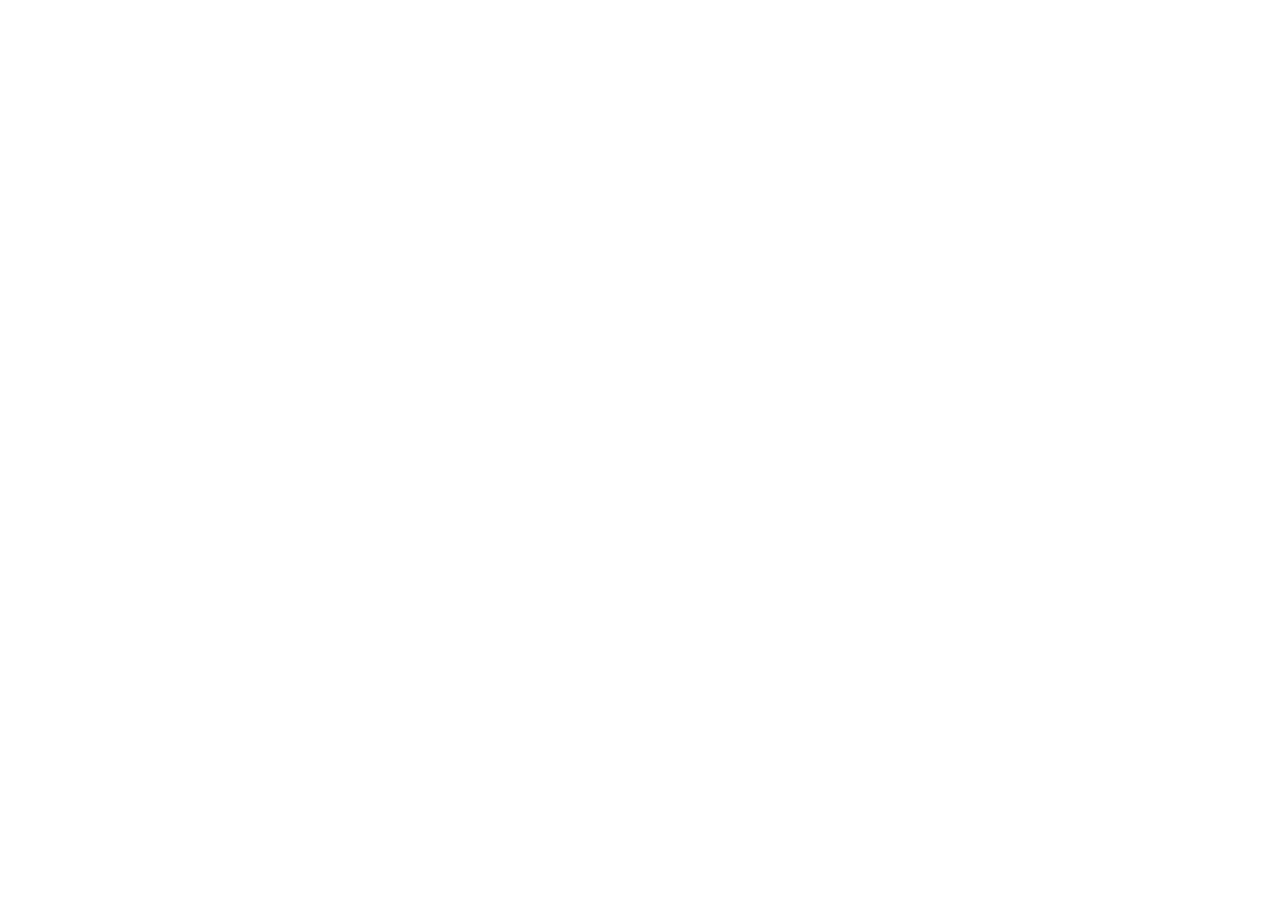
==== commit 11b83bf2: "Improve ScanScope navigation, styling and production SEO" ====
--- a/about.html
+++ b/about.html
@@ -1,64 +1,33 @@
 <!doctype html>
-<html lang="en"><head><meta charset="utf-8"><meta name="viewport" content="width=device-width, initial-scale=1"><title>About Us | ScanScope Technologies</title><meta name="description" content="Learn about ScanScope Technologies, our inspection approach, project communication and commitment to clear, responsible reporting."><meta name="theme-color" content="#062d50"><link rel="canonical" href="https://scanscopetechnologies.vercel.app/about.html"><link rel="icon" href="favicon.svg" type="image/svg+xml"><link rel="preconnect" href="https://fonts.googleapis.com"><link rel="preconnect" href="https://fonts.gstatic.com" crossorigin><link href="https://fonts.googleapis.com/css2?family=DM+Sans:wght@400;500;600;700;800&family=Manrope:wght@400;500;600;700;800&display=swap" rel="stylesheet"><style>
+<html lang="en"><head><meta charset="utf-8"><meta name="viewport" content="width=device-width, initial-scale=1"><title>About Us | ScanScope Technologies</title><meta name="description" content="Learn about ScanScope Technologies, our inspection approach, project communication and commitment to clear, responsible reporting."><meta name="theme-color" content="#062d50"><link rel="canonical" href="https://scanscope.vercel.app/about.html"><link rel="icon" href="favicon.svg" type="image/svg+xml"><link rel="preconnect" href="https://fonts.googleapis.com"><link rel="preconnect" href="https://fonts.gstatic.com" crossorigin><link href="https://fonts.googleapis.com/css2?family=Inter:wght@400;500;600;700;800&display=swap" rel="stylesheet"><style>
 :root{--navy:#082b49;--blue:#0878bd;--cyan:#1da8e5;--ink:#17384f;--muted:#5a7182;--line:#dce7ef;--pale:#f4f8fb;--white:#fff;--shadow:0 18px 48px rgba(6,45,80,.09)}
-*{box-sizing:border-box}html{scroll-behavior:smooth;scroll-padding-top:100px}body{margin:0;color:var(--ink);font:15px/1.7 "DM Sans",Arial,sans-serif;background:#fff}a{color:inherit;text-decoration:none}img{max-width:100%;display:block}.wrap{width:min(1160px,calc(100% - 44px));margin:auto}
+*{box-sizing:border-box}html{scroll-behavior:smooth;scroll-padding-top:100px}body{margin:0;color:var(--ink);font:15px/1.7 "Inter",Arial,sans-serif;background:#fff}a{color:inherit;text-decoration:none}img{max-width:100%;display:block}.wrap{width:min(1160px,calc(100% - 44px));margin:auto}
 header{position:sticky;top:0;z-index:30;background:rgba(255,255,255,.96);backdrop-filter:blur(14px);border-bottom:1px solid var(--line)}.nav{min-height:82px;display:flex;align-items:center;gap:20px}.brand{display:flex;align-items:center;gap:11px;flex-shrink:0}.logo{width:44px;height:44px;border-radius:11px;background:linear-gradient(145deg,#062d50,#0878bd,#1da8e5);color:#fff;display:grid;place-items:center;font-weight:900;font-size:21px}.brand-name{font:800 19px/1.15 Manrope,Arial,sans-serif;color:var(--navy);letter-spacing:-.5px}.brand-sub{font-size:9px;letter-spacing:2.6px;color:var(--blue);font-weight:800}.navlinks{display:flex;align-items:center;gap:20px;margin-left:auto}.navlinks a{font-size:12px;font-weight:800;color:#38576d}.navlinks a:hover,.navlinks a[aria-current=page]{color:var(--blue)}.nav-cta,.btn{display:inline-flex;align-items:center;justify-content:center;border:1px solid transparent;border-radius:7px;padding:12px 17px;background:var(--blue);color:#fff;font-weight:800;font-size:13px;transition:.2s}.nav-cta:hover,.btn:hover{background:var(--navy);transform:translateY(-1px)}.btn.ghost{background:transparent;border-color:#9db6c7;color:#fff}.btn.white{background:#fff;color:var(--navy)}.menu{display:none}
 .hero{background:radial-gradient(circle at 90% 20%,rgba(29,168,229,.2),transparent 28%),linear-gradient(125deg,#061f37,#073e66 65%,#0878bd);color:#fff;padding:78px 0 74px;position:relative;overflow:hidden}.hero:after{content:"";position:absolute;width:520px;height:520px;border:1px solid #ffffff22;border-radius:50%;right:-180px;bottom:-310px;box-shadow:0 0 0 55px #ffffff08,0 0 0 110px #ffffff06}.hero-grid{display:grid;grid-template-columns:1.15fr .85fr;gap:52px;align-items:center;position:relative;z-index:1}.eyebrow{font-size:11px;font-weight:900;letter-spacing:2px;text-transform:uppercase;color:#70d8f0}.hero h1{font:800 clamp(38px,5vw,61px)/1.08 Manrope,Arial,sans-serif;letter-spacing:-2px;margin:14px 0 18px;max-width:740px}.hero p{font-size:16px;color:#d5e7f2;max-width:650px}.hero-actions{display:flex;gap:12px;flex-wrap:wrap;margin-top:27px}.hero-visual img{width:100%;height:335px;object-fit:cover;border-radius:13px;box-shadow:0 22px 60px #0004}.hero-visual{position:relative}.visual-note{position:absolute;bottom:18px;left:-18px;background:#fff;color:var(--navy);padding:15px 18px;border-radius:8px;box-shadow:var(--shadow);max-width:250px;font-size:12px}.visual-note strong{display:block;font:800 15px Manrope,Arial,sans-serif}
 main section{padding:72px 0}.section-head{max-width:740px;margin-bottom:30px}.section-head.center{text-align:center;margin-left:auto;margin-right:auto}.section-head h2{font:800 clamp(28px,3.4vw,41px)/1.15 Manrope,Arial,sans-serif;color:var(--navy);letter-spacing:-1px;margin:8px 0 14px}.section-head p{color:var(--muted)}.eyebrow.dark{color:var(--blue)}.grid3{display:grid;grid-template-columns:repeat(3,1fr);gap:18px}.grid2{display:grid;grid-template-columns:repeat(2,1fr);gap:18px}.card{padding:25px;border:1px solid var(--line);border-radius:10px;background:#fff;box-shadow:0 6px 24px #062d5007}.card h3{font:800 18px/1.3 Manrope,Arial,sans-serif;color:var(--navy);margin:10px 0}.card p{font-size:14px;color:var(--muted);margin:0}.iconbox{width:44px;height:44px;border-radius:9px;background:#e8f6fc;color:var(--blue);display:grid;place-items:center;font-size:20px;font-weight:900}.band{background:var(--pale)}.split{display:grid;grid-template-columns:1fr 1fr;gap:45px;align-items:center}.split img{height:350px;width:100%;object-fit:cover;border-radius:12px}.list{padding:0;list-style:none}.list li{position:relative;padding:9px 0 9px 27px;border-bottom:1px solid var(--line);color:#425d70}.list li:before{content:"✓";position:absolute;left:0;color:var(--blue);font-weight:900}.steps{counter-reset:step}.step{position:relative;padding:25px 22px;border-top:3px solid var(--blue);background:#fff}.step:before{counter-increment:step;content:"0" counter(step);font:800 22px Manrope,Arial,sans-serif;color:#8dcde8}.step h3{font:800 17px Manrope,Arial,sans-serif;color:var(--navy);margin:10px 0}.cta{background:linear-gradient(120deg,#062d50,#0878bd);color:#fff;padding:48px;border-radius:14px;display:flex;align-items:center;justify-content:space-between;gap:24px}.cta h2{font:800 clamp(25px,3vw,36px)/1.15 Manrope,Arial,sans-serif;margin:0 0 8px}.cta p{color:#d4e7f3;margin:0}.page-hero{background:var(--pale);padding:46px 0;border-bottom:1px solid var(--line)}.breadcrumbs{font-size:12px;color:var(--muted);margin-bottom:13px}.breadcrumbs a{color:var(--blue);font-weight:800}.page-hero h1{font:800 clamp(34px,4vw,49px)/1.12 Manrope,Arial,sans-serif;color:var(--navy);letter-spacing:-1.3px;margin:0 0 12px}.page-hero p{max-width:760px;color:var(--muted);margin:0}.faq details{padding:18px 0;border-bottom:1px solid var(--line)}.faq summary{font-weight:800;color:var(--navy);cursor:pointer}.faq details p{color:var(--muted);margin:12px 0 0}.contact-grid{display:grid;grid-template-columns:.8fr 1.2fr;gap:25px;align-items:start}.contact-card{padding:28px;border-radius:11px;background:var(--pale);border:1px solid var(--line)}.contact-card h3{font:800 20px Manrope,Arial,sans-serif;color:var(--navy);margin:0 0 12px}.contact-item{padding:14px 0;border-bottom:1px solid var(--line)}.contact-item strong{display:block;color:var(--navy);font-size:13px}.contact-item span{color:var(--muted);font-size:14px}.contact-form{padding:28px;border:1px solid var(--line);border-radius:11px;box-shadow:var(--shadow)}.form-grid{display:grid;grid-template-columns:1fr 1fr;gap:16px}.field{display:flex;flex-direction:column;gap:6px;margin-bottom:16px}.field label{font-size:12px;font-weight:800;color:var(--navy)}.field input,.field select,.field textarea{font:inherit;padding:12px;border:1px solid #c9d8e2;border-radius:6px;background:#fff;width:100%;color:var(--ink)}.field textarea{min-height:135px;resize:vertical}.form-note{font-size:12px;color:var(--muted)}footer{background:#061f37;color:#d2e2ed;padding:42px 0 20px}.footgrid{display:grid;grid-template-columns:1.3fr 1fr 1fr;gap:35px}.foot-title{font:800 15px Manrope,Arial,sans-serif;color:#fff;margin-bottom:12px}.footlinks{display:grid;gap:8px;font-size:13px}.footlinks a:hover{color:#70d8f0}.footcopy{border-top:1px solid #ffffff24;margin-top:30px;padding-top:18px;color:#9bb5c8;font-size:11px;display:flex;justify-content:space-between;gap:12px}
 @media(max-width:980px){.navlinks{gap:12px}.navlinks a{font-size:11px}.nav-cta{display:none}.hero-grid{gap:30px}.servicegrid,.grid3{grid-template-columns:repeat(2,1fr)}}
 @media(max-width:760px){.wrap{width:min(100% - 32px,1160px)}.nav{min-height:72px}.menu{display:block;margin-left:auto;border:1px solid var(--line);background:#fff;border-radius:7px;padding:5px 10px;font-size:22px;color:var(--navy)}.navlinks{display:none;position:absolute;top:71px;left:0;right:0;padding:14px 22px 20px;background:#fff;border-bottom:1px solid var(--line);box-shadow:0 12px 20px #062d5010;align-items:stretch;gap:0}.navlinks.open{display:flex;flex-direction:column}.navlinks a{padding:12px 0;font-size:13px;border-bottom:1px solid var(--line)}.hero{padding:54px 0}.hero-grid,.split,.contact-grid{grid-template-columns:1fr}.hero-visual img{height:250px}.visual-note{left:10px;bottom:10px}.grid3,.grid2,.servicegrid,.trustgrid{grid-template-columns:1fr}.hero h1{letter-spacing:-1.2px}.main section,main section{padding:52px 0}.cta{padding:27px;align-items:flex-start;flex-direction:column}.footgrid{grid-template-columns:1fr 1fr}.footgrid>div:first-child{grid-column:1/-1}.footcopy{flex-direction:column}.form-grid{grid-template-columns:1fr}.page-hero{padding:35px 0}}
 @media(prefers-reduced-motion:reduce){*{scroll-behavior:auto!important;transition:none!important;animation:none!important}}
-
-/* ScanScope corporate consistency layer — preserve each page's content and hero treatment. */
-.brand .logo{flex:0 0 44px;display:grid;place-items:center;overflow:hidden}
-.brand .logo svg{width:30px;height:30px;display:block}
-header .nav{gap:18px}
-header .navlinks,header .nav-links{flex-wrap:wrap}
-header .navlinks a[aria-current="page"],header .nav-links a[aria-current="page"]{color:var(--blue,#0878bd);font-weight:900}
-header .navlinks a[aria-current="page"]::after,header .nav-links a[aria-current="page"]::after{content:"";display:block;height:2px;background:currentColor;margin-top:4px}
-header .navlinks a,header .nav-links a{transition:color .18s ease}
-footer a:focus-visible,header a:focus-visible,button:focus-visible,.btn:focus-visible{outline:3px solid #1da8e5;outline-offset:3px}
-img{height:auto}
-@media(max-width:950px){
- header .nav{position:relative}
- header .navlinks.open,header .nav-links.open{display:flex;position:absolute;left:0;right:0;top:100%;z-index:100;background:#fff;border:1px solid var(--line,#dce7ef);box-shadow:0 18px 40px rgba(6,45,80,.14);padding:16px;border-radius:0 0 12px 12px;flex-direction:column;align-items:stretch;gap:0;max-height:75vh;overflow:auto}
- header .navlinks.open a,header .nav-links.open a{padding:10px 8px;border-bottom:1px solid #edf2f6}
- header .navlinks.open a:last-child,header .nav-links.open a:last-child{border-bottom:0}
- header .menu{cursor:pointer}
-}
-@media(prefers-reduced-motion:reduce){html{scroll-behavior:auto}*,*::before,*::after{animation-duration:.01ms!important;animation-iteration-count:1!important;transition-duration:.01ms!important}}
-</style><meta property="og:type" content="website"><meta property="og:site_name" content="ScanScope Technologies"><meta property="og:title" content="About Us | ScanScope Technologies"><meta property="og:description" content="Learn about ScanScope Technologies, our inspection approach, project communication and commitment to clear, responsible reporting."><meta property="og:url" content="https://scanscopetechnologies.vercel.app/about.html"><link rel="stylesheet" href="site-shared.css">
+</style>
+<link rel="stylesheet" href="corporate.css">
+<script>if((location.pathname.split('/').pop()||'index.html').toLowerCase()==='index.html')document.documentElement.classList.add('scanscope-home-page');</script>
+<script src="site-navigation.js" defer></script>
+<link rel="stylesheet" href="scanscope-shared.css">
+<link rel="canonical" href="https://scanscope.vercel.app/about.html">
+<style id="scanscope-corporate-consistency">body{font-family:Inter,Arial,sans-serif}a:focus-visible,button:focus-visible,summary:focus-visible,input:focus-visible,textarea:focus-visible,select:focus-visible{outline:3px solid #1da8e5;outline-offset:3px}@media(prefers-reduced-motion:reduce){html{scroll-behavior:auto}*,*::before,*::after{animation-duration:.01ms!important;transition-duration:.01ms!important}}
+/* ScanScope corporate consistency layer — preserve existing brand assets and motion. */
+:root{--scanscope-navy:#062d50;--scanscope-blue:#0878bd;--scanscope-cyan:#19a9d7;--scanscope-ink:#17384f;--scanscope-line:#dce7ef}
+html{scroll-padding-top:105px}body{color:var(--scanscope-ink)}header{z-index:1000}header .nav,header .wrap.nav{position:relative}
+.navlinks a[aria-current="page"],.nav-links a[aria-current="page"]{color:var(--scanscope-blue)!important;font-weight:800!important;position:relative}
+.navlinks a[aria-current="page"]::after,.nav-links a[aria-current="page"]::after{content:"";position:absolute;left:0;right:0;bottom:3px;height:2px;border-radius:2px;background:var(--scanscope-cyan)}
+a:focus-visible,button:focus-visible,input:focus-visible,select:focus-visible,textarea:focus-visible{outline:3px solid var(--scanscope-cyan)!important;outline-offset:3px!important}
+@media(max-width:900px){.navlinks a[aria-current="page"]::after,.nav-links a[aria-current="page"]::after{display:none}.navlinks a[aria-current="page"],.nav-links a[aria-current="page"]{background:#edf7fc;border-radius:6px;padding-left:10px!important}}
 </head><body>
-<header><div class="wrap nav"><a class="brand" href="index.html" aria-label="ScanScope Technologies home"><span class="logo"><svg aria-hidden="true" viewBox="0 0 50 50" fill="none"><circle cx="25" cy="25" r="16" stroke="white" stroke-width="2"/><circle cx="25" cy="25" r="5" stroke="white" stroke-width="2"/><path d="M25 3V14M25 36V47M3 25H14M36 25H47" stroke="white" stroke-linecap="round" stroke-width="2"/></svg></span><span><span class="brand-name">ScanScope Technologies</span><br><span class="brand-sub">INSPECTION • INTEGRITY • CLARITY</span></span></a><button class="menu" aria-label="Toggle navigation" aria-expanded="false">☰</button><nav class="navlinks"><a href="index.html#top">Home</a><a href="about.html">About Us</a><a href="capabilities.html">Services</a><a href="industries.html">Industries</a><a href="projects.html">Projects</a><a href="equipment.html">Equipment</a><a href="quality.html">Quality & Safety</a><a href="resources.html">Resources</a><a href="faq.html">FAQs</a><a href="contact.html">Contact</a></nav><a class="nav-cta" href="contact.html">Request an Inspection ↗</a></div></header><main><section class="page-hero"><div class="wrap"><div class="breadcrumbs"><a href="index.html">Home</a> / About Us</div><div class="eyebrow dark">ABOUT SCAN SCOPE TECHNOLOGIES</div><h1>Inspection expertise. Clear communication. Practical decisions.</h1><p>We help clients plan inspection work around the asset, operating environment and information they need to make informed decisions.</p></div></section>
+<header><div class="wrap nav"><a class="brand" href="index.html" aria-label="ScanScope Technologies home"><span class="logo">S</span><span><span class="brand-name">ScanScope Technologies</span><br><span class="brand-sub">INSPECTION • INTEGRITY • CLARITY</span></span></a><button class="menu" aria-label="Toggle navigation" aria-expanded="false" onclick="const n=document.querySelector('.navlinks');const o=n.classList.toggle('open');this.setAttribute('aria-expanded',o)">☰</button><nav class="navlinks"><a href="index.html">Home</a><a href="about.html">About Us</a><a href="capabilities.html">Services</a><a href="industries.html">Industries</a><a href="projects.html">Projects</a><a href="equipment.html">Equipment</a><a href="quality.html">Quality & Safety</a><a href="resources.html">Resources</a><a href="faq.html">FAQs</a><a href="contact.html">Contact</a></nav><a class="nav-cta" href="contact.html">Request an Inspection ↗</a></div></header><main><section class="page-hero"><div class="wrap"><div class="breadcrumbs"><a href="index.html">Home</a> / About Us</div><div class="eyebrow dark">ABOUT SCAN SCOPE TECHNOLOGIES</div><h1>Inspection expertise. Clear communication. Practical decisions.</h1><p>We help clients plan inspection work around the asset, operating environment and information they need to make informed decisions.</p></div></section>
 <section><div class="wrap split"><div><div class="eyebrow dark">Who we are</div><div class="section-head"><h2>Built around the needs of the asset and the people responsible for it.</h2><p>ScanScope Technologies supports non-destructive testing and inspection enquiries for industrial, infrastructure and construction-related assets. Our approach begins with understanding the component, its condition, the access available and the decision the inspection must support.</p></div><p style="color:var(--muted)">Rather than assuming one method suits every situation, we work with clients to clarify the inspection scope, project requirements, site conditions and reporting expectations before work is agreed.</p><a class="btn" style="margin-top:22px" href="contact.html">Discuss your project ↗</a></div><img src="https://images.unsplash.com/photo-1581092921461-eab62e97a780?auto=format&fit=crop&w=1100&q=85" alt="Industrial engineering and technical work" loading="lazy"></div></section>
 <section class="band"><div class="wrap"><div class="section-head center"><div class="eyebrow dark">How we work</div><h2>Clear steps. No guesswork.</h2><p>Every enquiry is different. We use a structured process to establish what is needed before confirming scope and delivery.</p></div><div class="grid3"><article class="card"><div class="iconbox">01</div><h3>Understand the requirement</h3><p>Discuss the asset, inspection objective, location, access, operating conditions and timing.</p></article><article class="card"><div class="iconbox">02</div><h3>Agree the inspection scope</h3><p>Review suitable methods, applicable project requirements, limitations and deliverables before confirming the work.</p></article><article class="card"><div class="iconbox">03</div><h3>Communicate the findings</h3><p>Set clear expectations for reporting, findings, limitations and any follow-up actions within the agreed scope.</p></article></div></div></section>
 <section><div class="wrap split"><img src="https://images.unsplash.com/photo-1581092160562-40aa08e78837?auto=format&fit=crop&w=1100&q=85" alt="Technical team reviewing engineering work" loading="lazy"><div><div class="eyebrow dark">Our principles</div><div class="section-head"><h2>Professional practice starts with being clear.</h2></div><ul class="list"><li>Scope and objectives agreed before work begins</li><li>Method selection considered against the asset and requirement</li><li>Safety, access and operating constraints discussed early</li><li>Transparent communication about limitations and deliverables</li><li>Project-specific standards and qualifications verified before commitment</li></ul></div></div></section>
-<section class="band"><div class="wrap"><div class="cta"><div><h2>Have an inspection requirement?</h2><p>Share the asset type, location and objective. We'll help clarify the next step.</p></div><a class="btn white" href="contact.html">Contact ScanScope ↗</a></div></div></section></main><footer><div class="wrap"><div class="footgrid"><div><div class="foot-title">ScanScope Technologies</div><p style="font-size:13px;max-width:350px;color:#b8ccda">Non-destructive testing and inspection support to help clients understand asset condition, plan work and make informed decisions.</p><p style="font-size:13px;margin-top:14px">Kenya · Project locations confirmed during enquiry</p></div><div><div class="foot-title">Explore</div><div class="footlinks"><a href="index.html">Home</a><a href="about.html">About Us</a><a href="capabilities.html">Services</a><a href="industries.html">Industries</a><a href="projects.html">Projects</a><a href="equipment.html">Equipment</a><a href="quality.html">Quality &amp; Safety</a><a href="resources.html">Resources</a><a href="faq.html">FAQs</a><a href="contact.html">Contact</a></div></div><div><div class="foot-title">Contact</div><div class="footlinks"><a href="tel:+254721449727">+254 721 449 727</a><a href="https://wa.me/254721449727?text=Hello%20ScanScope%20Technologies%2C%20I%20would%20like%20to%20discuss%20an%20inspection.">WhatsApp our team</a><a href="contact.html">Request an inspection</a></div></div></div><div class="footcopy"><span>© 2026 ScanScope Technologies. All rights reserved.</span><span>Service scope, availability and applicable standards are confirmed for each project.</span></div></div></footer><script>document.querySelectorAll('a[href^="#"]').forEach(a=>a.addEventListener('click',()=>document.querySelector('.navlinks')?.classList.remove('open')));</script>
-<script>
-(function(){
- const file=(location.pathname.split('/').pop()||'index.html').toLowerCase();
- document.querySelectorAll('header nav a, footer nav a, footer .footlinks a, footer .footerlinks a').forEach(function(a){
-   const raw=(a.getAttribute('href')||'').split('#')[0].toLowerCase();
-   const target=raw||'index.html';
-   if(target===file && a.closest('header nav')) a.setAttribute('aria-current','page');
-   else if(a.closest('header nav')) a.removeAttribute('aria-current');
- });
- const menu=document.querySelector('header .menu');
- const nav=document.querySelector('header .navlinks, header .nav-links');
- if(menu&&nav){
-   menu.setAttribute('aria-controls',nav.id||'site-primary-navigation');
-   if(!nav.id) nav.id='site-primary-navigation';
-   menu.addEventListener('click',function(){
-     const open=nav.classList.contains('open');
-     nav.classList.toggle('open',!open);
-     menu.setAttribute('aria-expanded',String(!open));
-     menu.setAttribute('aria-label',open?'Open navigation':'Close navigation');
-     menu.textContent=open?'☰':'×';
-   });
-   nav.querySelectorAll('a').forEach(function(a){a.addEventListener('click',function(){nav.classList.remove('open');menu.setAttribute('aria-expanded','false');menu.setAttribute('aria-label','Open navigation');menu.textContent='☰';});});
-   document.addEventListener('keydown',function(e){if(e.key==='Escape'){nav.classList.remove('open');menu.setAttribute('aria-expanded','false');menu.textContent='☰';}});
- }
-})();
-</script>
-<script src="site-shared.js" defer></script>
+<section class="band"><div class="wrap"><div class="cta"><div><h2>Have an inspection requirement?</h2><p>Share the asset type, location and objective. We'll help clarify the next step.</p></div><a class="btn white" href="contact.html">Contact ScanScope ↗</a></div></div></section></main><footer><div class="wrap"><div class="footgrid"><div><div class="foot-title">ScanScope Technologies</div><p style="font-size:13px;max-width:350px;color:#b8ccda">Non-destructive testing and inspection support to help clients understand asset condition, plan work and make informed decisions.</p><p style="font-size:13px;margin-top:14px">Kenya · Project locations confirmed during enquiry</p></div><div><div class="foot-title">Explore</div><div class="footlinks"><a href="index.html">Home</a><a href="about.html">About Us</a><a href="capabilities.html">Services</a><a href="industries.html">Industries</a><a href="projects.html">Projects</a><a href="equipment.html">Equipment</a><a href="quality.html">Quality &amp; Safety</a><a href="resources.html">Resources</a><a href="faq.html">FAQs</a><a href="contact.html">Contact</a></div></div><div><div class="foot-title">Contact</div><div class="footlinks"><a href="tel:+254721449727">+254 721 449 727</a><a href="https://wa.me/254721449727?text=Hello%20ScanScope%20Technologies%2C%20I%20would%20like%20to%20discuss%20an%20inspection.">WhatsApp our team</a><a href="contact.html">Request an inspection</a></div></div></div><div class="footcopy"><span>© 2026 ScanScope Technologies. All rights reserved.</span><span>Service scope, availability and applicable standards are confirmed for each project.</span></div></div></footer><script>document.querySelectorAll('a[href^="#"]').forEach(a=>a.addEventListener('click',()=>document.querySelector('.navlinks')?.classList.remove('open')));</script><script src="scanscope-shared.js" defer></script>
+
+<script id="scanscope-navigation-accessibility">(function(){var p=location.pathname.split('/').pop()||'index.html';document.querySelectorAll('.navlinks a,.nav-links a').forEach(function(a){var h=(a.getAttribute('href')||'').split('#')[0]||'index.html';if(h===p)a.setAttribute('aria-current','page');else a.removeAttribute('aria-current');});document.querySelectorAll('a[href^="#"]').forEach(function(a){var h=a.getAttribute('href');if(h&&h.length>1&&!document.getElementById(h.slice(1)))a.setAttribute('href','index.html'+h);});})();</script>
 </body></html>
--- a/corporate.css
+++ b/corporate.css
@@ -0,0 +1,21 @@
+/* ScanScope shared corporate system — homepage hero/logo animation intentionally untouched */
+:root{--ss-navy:#062D50;--ss-blue:#0878BD;--ss-sky:#1DA8E5;--ss-teal:#10B6B0;--ss-ink:#082B4A;--ss-muted:#49677d;--ss-line:#d5e7ef;--ss-pale:#eff8fc}
+body:not(.scanscope-home){font-family:Inter,"DM Sans",Arial,sans-serif!important;color:var(--ss-ink)!important;background:#fff!important;line-height:1.7}
+body:not(.scanscope-home) h1,body:not(.scanscope-home) h2,body:not(.scanscope-home) h3,body:not(.scanscope-home) h4{font-family:Inter,Manrope,Arial,sans-serif!important;letter-spacing:-.035em}
+body:not(.scanscope-home) header{background:rgba(255,255,255,.96)!important;border-bottom:1px solid var(--ss-line)!important;box-shadow:0 4px 22px rgba(6,45,80,.045)}
+body:not(.scanscope-home) .nav{min-height:76px}
+body:not(.scanscope-home) .brand-name{color:var(--ss-navy)!important}
+body:not(.scanscope-home) .brand-sub{color:var(--ss-blue)!important}
+body:not(.scanscope-home) .navlinks a,body:not(.scanscope-home) .nav-links a{font-size:12px!important;color:#294a61!important}
+body:not(.scanscope-home) .navlinks a[aria-current=page],body:not(.scanscope-home) .nav-links a[aria-current=page]{color:var(--ss-blue)!important}
+body:not(.scanscope-home) .nav-cta,body:not(.scanscope-home) .phone-btn,body:not(.scanscope-home) .btn{border-radius:7px!important;background:linear-gradient(135deg,var(--ss-navy),var(--ss-blue))!important;color:#fff!important}
+body:not(.scanscope-home) .page-hero{background:linear-gradient(120deg,#f0f8fc,#e4f4fa)!important;border-bottom:1px solid var(--ss-line)}
+body:not(.scanscope-home) .hero{background:linear-gradient(125deg,#062d50,#073e66 65%,#0878bd)!important}
+body:not(.scanscope-home) .eyebrow,body:not(.scanscope-home) .eyebrow.dark{color:var(--ss-blue)}
+body:not(.scanscope-home) .card,body:not(.scanscope-home) .contact-form{border-color:var(--ss-line);box-shadow:0 8px 28px rgba(6,45,80,.055)}
+body:not(.scanscope-home) .band{background:#f3f8fb!important}
+body:not(.scanscope-home) footer{background:#041e35!important;color:#e8f3f8!important}
+body:not(.scanscope-home) footer a{color:inherit}
+body:not(.scanscope-home) a:focus-visible,body:not(.scanscope-home) button:focus-visible,body:not(.scanscope-home) summary:focus-visible{outline:3px solid #10b6b0;outline-offset:3px}
+@media(max-width:900px){body:not(.scanscope-home) .nav{gap:12px}body:not(.scanscope-home) .navlinks,body:not(.scanscope-home) .nav-links{gap:10px;flex-wrap:wrap}body:not(.scanscope-home) .nav-cta{display:none}}
+@media(max-width:700px){body:not(.scanscope-home) .wrap{width:min(100% - 32px,1160px)}body:not(.scanscope-home) .nav{min-height:68px;flex-wrap:wrap}body:not(.scanscope-home) .navlinks,body:not(.scanscope-home) .nav-links{width:100%;margin:0;padding:0 0 14px;justify-content:flex-start;gap:12px 16px;overflow-x:auto}body:not(.scanscope-home) .hero{padding:48px 0}body:not(.scanscope-home) .hero-grid,body:not(.scanscope-home) .split,body:not(.scanscope-home) .contact-grid{grid-template-columns:1fr;gap:26px}body:not(.scanscope-home) main section{padding:48px 0}body:not(.scanscope-home) .grid3{grid-template-columns:1fr}body:not(.scanscope-home) .grid2{grid-template-columns:1fr}body:not(.scanscope-home) .cta{padding:28px;display:block}body:not(.scanscope-home) .cta .btn{margin-top:18px}body:not(.scanscope-home) .form-grid{grid-template-columns:1fr}}
--- a/scanscope-shared.css
+++ b/scanscope-shared.css
@@ -0,0 +1,18 @@
+/* ScanScope shared corporate navigation and consistency layer */
+:root{--ss-navy:#062D50;--ss-blue:#0878BD;--ss-teal:#10B6B0;--ss-line:#B8DCE9}
+header{position:sticky;top:0;z-index:1000}
+header .nav,header .wrap.nav{min-height:76px;display:flex;align-items:center;gap:18px}
+header .navlinks,header .nav-links{display:flex;align-items:center;justify-content:flex-end;gap:clamp(7px,1vw,15px);margin-left:auto}
+header .navlinks a,header .nav-links a{font-size:11px;font-weight:700;white-space:nowrap;text-decoration:none;transition:color .18s ease,background .18s ease}
+header .navlinks a:hover,header .nav-links a:hover{color:var(--ss-blue)}
+header .navlinks a[aria-current=page],header .nav-links a[aria-current=page]{color:var(--ss-blue);position:relative}
+header .navlinks a[aria-current=page]:after,header .nav-links a[aria-current=page]:after{content:"";position:absolute;left:0;right:0;bottom:-9px;height:2px;background:var(--ss-teal);border-radius:2px}
+header .nav-cta,header .phone-btn{flex-shrink:0}
+header .menu{display:none;cursor:pointer}
+header .brand{flex-shrink:0}
+.breadcrumbs{display:flex;flex-wrap:wrap;gap:8px;align-items:center;font-size:12px;margin:0 0 18px;color:#55758a}
+.breadcrumbs a{color:var(--ss-blue);text-decoration:none}
+:focus-visible{outline:3px solid #10B6B0!important;outline-offset:3px}
+@media(max-width:1100px){header .nav,header .wrap.nav{gap:12px}header .navlinks,header .nav-links{gap:8px}header .navlinks a,header .nav-links a{font-size:10px}header .nav-cta,header .phone-btn{padding:10px 12px;font-size:11px}}
+@media(max-width:900px){header .nav,header .wrap.nav{min-height:68px;flex-wrap:wrap;position:relative}header .menu{display:inline-flex!important;align-items:center;justify-content:center;margin-left:auto;width:42px;height:42px;border-radius:10px;border:1px solid var(--ss-line);background:rgba(255,255,255,.8);color:var(--ss-navy);font-size:24px}header .navlinks,header .nav-links{display:none;position:absolute;top:calc(100% + 1px);left:0;right:0;margin:0;padding:14px;background:#fff;border:1px solid var(--ss-line);border-radius:0 0 14px 14px;box-shadow:0 18px 36px rgba(6,45,80,.15);flex-direction:column;align-items:stretch;gap:0;max-height:70vh;overflow:auto}header .navlinks.open,header .nav-links.open{display:flex}header .navlinks a,header .nav-links a{display:block;padding:12px 10px;font-size:13px;border-radius:8px}header .navlinks a[aria-current=page]:after,header .nav-links a[aria-current=page]:after{display:none}header .navlinks a[aria-current=page],header .nav-links a[aria-current=page]{background:#EAF7FC}header .nav-cta,header .phone-btn{display:none}}
+@media(prefers-reduced-motion:reduce){html{scroll-behavior:auto}*,*:before,*:after{animation-duration:.01ms!important;animation-iteration-count:1!important;transition-duration:.01ms!important}}
